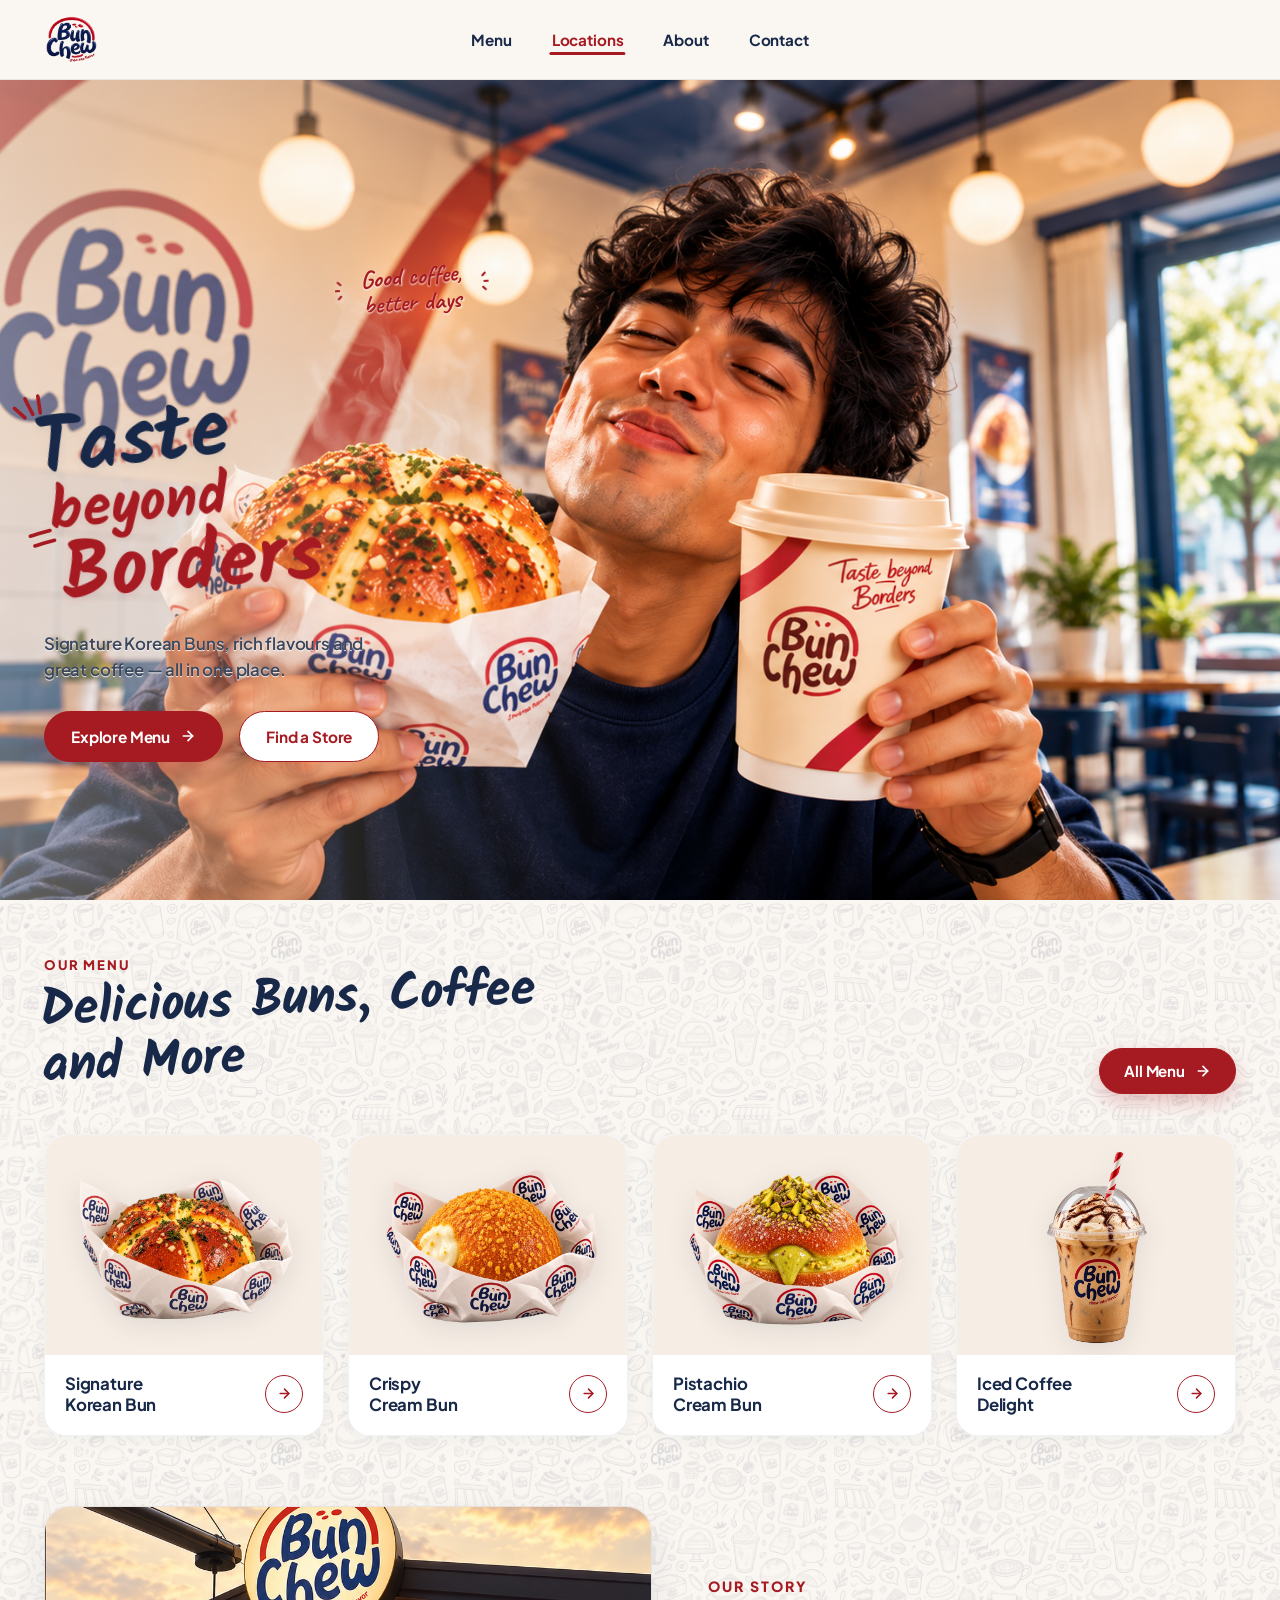
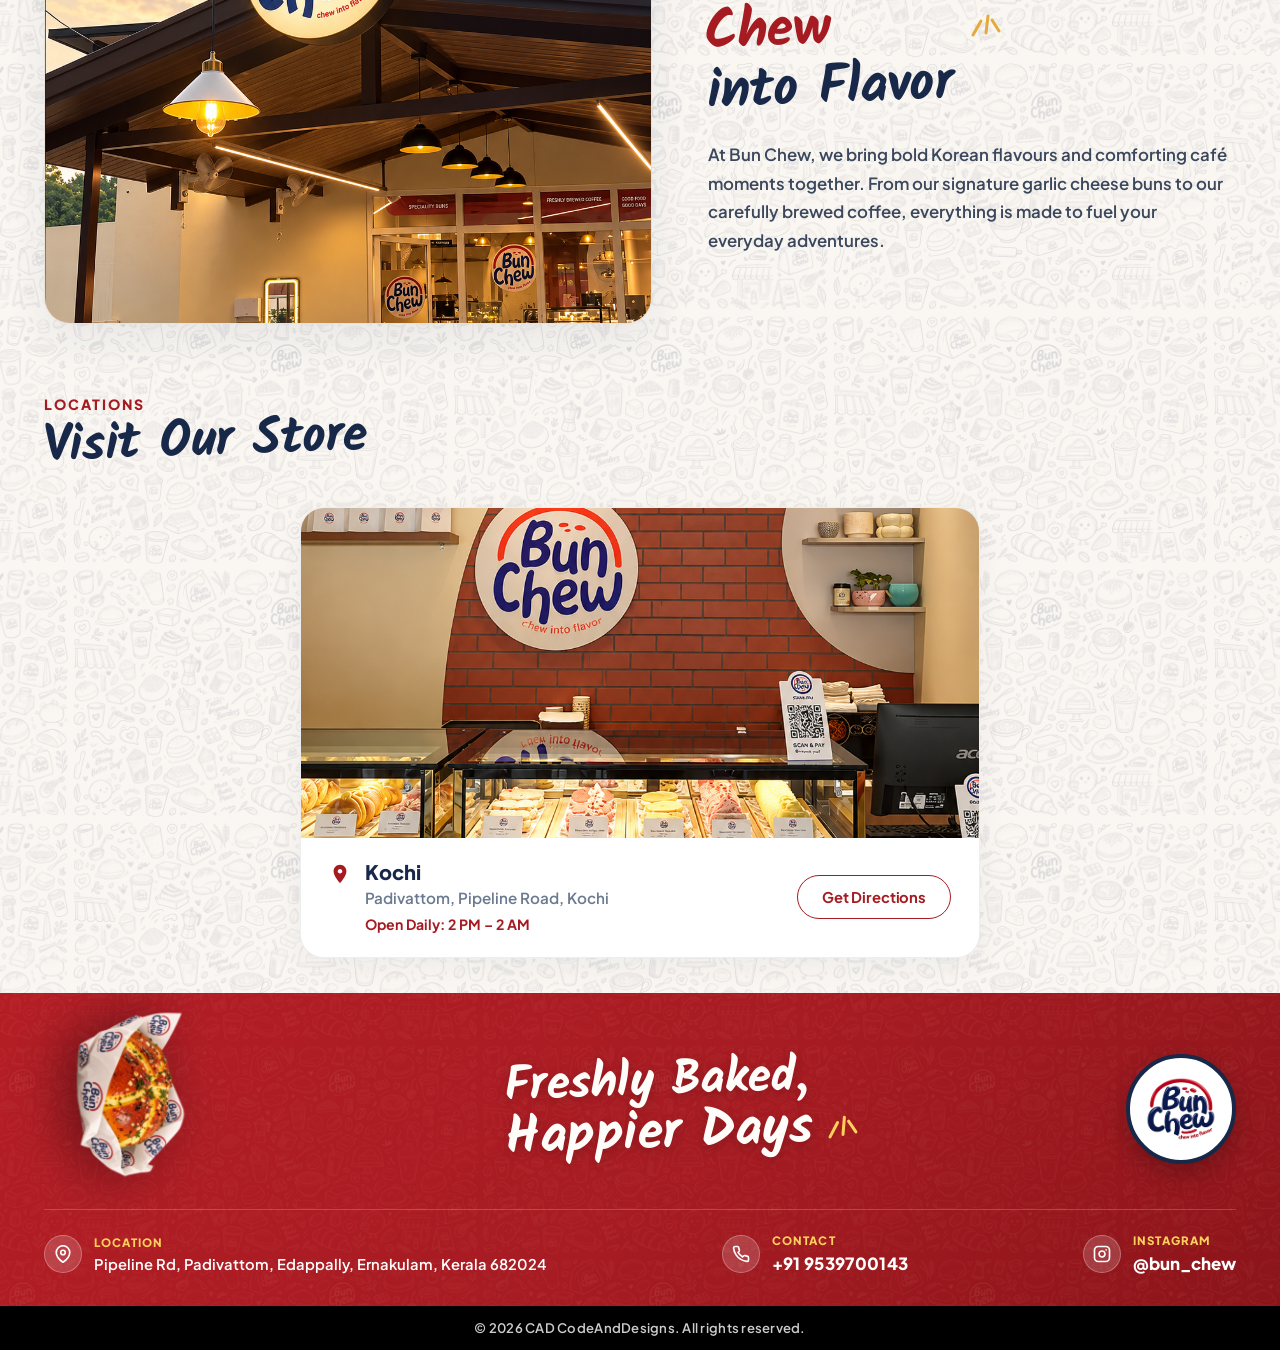
==== index.html @ 96f3ee08 "initial commit" ====
<!DOCTYPE html>
<html lang="en">
<head>
  <meta charset="UTF-8">
  <meta name="viewport" content="width=device-width, initial-scale=1.0, maximum-scale=1.0, user-scalable=no">
  <title>Bun Chew Café | Signature Korean Buns & Specialty Coffee</title>
  <meta name="description" content="Taste beyond borders at Bun Chew Café. Indulge in warm signature Korean garlic cheese buns, handcrafted beverages, and specialty coffee. Good coffee, better days.">
  <link rel="icon" type="image/png" href="assets/bun-chew-logo-hd.png">

  <link rel="stylesheet" href="style.css">
</head>
<body>
  <!-- Header / Navigation Bar -->
  <header class="site-header" id="header">
    <div class="header-container">
      <!-- Brand Logo (Left) -->
      <a href="#" class="brand-logo" aria-label="Bun Chew Home">
        <img src="assets/bun-chew-logo-hd.png" alt="Bun Chew Café Logo" class="logo-img">
      </a>

      <!-- Desktop Navigation Links (Centered) -->
      <!-- Note: Top-right Order Now and Find a Store buttons removed completely per user instructions -->
      <nav class="desktop-nav" aria-label="Main Navigation">
        <ul class="nav-list">
          <li class="nav-item"><a href="menu.html" class="nav-link">Menu</a></li>
          <li class="nav-item"><a href="#locations" class="nav-link">Locations</a></li>
          <li class="nav-item"><a href="#about" class="nav-link">About</a></li>
          <li class="nav-item"><a href="#contact" class="nav-link">Contact</a></li>
        </ul>
      </nav>

      <!-- Mobile Hamburger Button (Right) -->
      <button class="mobile-menu-btn" id="mobileMenuBtn" aria-label="Toggle navigation menu" aria-expanded="false" aria-controls="mobileDrawer">
        <span class="hamburger-bar"></span>
        <span class="hamburger-bar"></span>
        <span class="hamburger-bar"></span>
      </button>
    </div>

    <!-- Mobile Navigation Drawer -->
    <div class="mobile-nav-drawer" id="mobileDrawer" aria-hidden="true">
      <div class="drawer-header">
        <img src="assets/bun-chew-logo-hd.png" alt="Bun Chew Café Logo" class="drawer-logo">
        <button class="close-drawer-btn" id="closeDrawerBtn" aria-label="Close menu">&times;</button>
      </div>
      <ul class="mobile-nav-list">
        <li><a href="menu.html" class="mobile-nav-link">Menu</a></li>
        <li><a href="#locations" class="mobile-nav-link">Locations</a></li>
        <li><a href="#about" class="mobile-nav-link">About</a></li>
        <li><a href="#contact" class="mobile-nav-link">Contact</a></li>
      </ul>
    </div>
    <div class="drawer-backdrop" id="drawerBackdrop"></div>
  </header>

  <!-- Main Hero Section -->
  <main>
    <section class="hero-section" id="hero">
      <!-- Mobile Hero Visual: Top cropped photo with arched bottom mask (<= 768px) -->
      <div class="hero-mobile-visual" aria-hidden="true">
        <div class="mobile-image-wrapper">
          <img src="assets/hero-bg.png" alt="Bun Chew guest enjoying signature garlic bun and coffee" class="mobile-hero-img">
          <!-- Upward arched curve mask with matching doodle pattern -->
          <div class="mobile-curve-mask">
            <svg viewBox="0 0 500 36" preserveAspectRatio="none" class="curve-svg" style="display: block;">
              <defs>
                <pattern id="curveDoodlePattern" patternUnits="userSpaceOnUse" width="380" height="380">
                  <rect width="380" height="380" fill="#FAF7F2"/>
                  <image href="assets/doodle-pattern.png" xlink:href="assets/doodle-pattern.png" width="380" height="380" opacity="0.13"/>
                </pattern>
              </defs>
              <path d="M0,0 C160,34 340,34 500,0 L500,40 L0,40 Z" fill="url(#curveDoodlePattern)"></path>
            </svg>
          </div>
        </div>
      </div>

      <!-- Hero Main Container -->
      <div class="hero-container">
        <!-- Floating Supporting Tagline Doodle (Desktop only: between wall logo & guest) -->
        <div class="tagline-doodle" aria-label="Good coffee, better days">
          <div class="doodle-sparks-left">
            <svg width="20" height="20" viewBox="0 0 24 24" fill="none">
              <path d="M5 12H1M7 5L4 2M7 19L4 22" stroke="#A61B22" stroke-width="2.5" stroke-linecap="round"/>
            </svg>
          </div>
          <div class="tagline-text-wrap">
            <span class="tagline-line-1">Good coffee,</span>
            <span class="tagline-line-2">better days</span>
          </div>
          <div class="doodle-sparks-right">
            <svg width="20" height="20" viewBox="0 0 24 24" fill="none">
              <path d="M19 12H23M17 5L20 2M17 19L20 22" stroke="#A61B22" stroke-width="2.5" stroke-linecap="round"/>
            </svg>
          </div>
        </div>

        <!-- Hero Content (Positioned cleanly under the painted wall logo) -->
        <div class="hero-content">
          <!-- Main Headline with handwritten script & playful accents -->
          <div class="headline-wrapper">
            <!-- 3 clean red hand-drawn strokes in a neat radial fan above Taste -->
            <div class="headline-accents-top" aria-hidden="true">
              <svg width="38" height="32" viewBox="0 0 38 32" fill="none" xmlns="http://www.w3.org/2000/svg">
                <path d="M5 16C8 19 11.5 22.5 15 26" stroke="#A61B22" stroke-width="3.6" stroke-linecap="round"/>
                <path d="M16 7C18 12 20.5 18 23 23" stroke="#A61B22" stroke-width="3.6" stroke-linecap="round"/>
                <path d="M29 5C29.5 10.5 30 16 30.5 22" stroke="#A61B22" stroke-width="3.6" stroke-linecap="round"/>
              </svg>
            </div>

            <h1 class="hero-headline">
              <span class="word-taste">Taste</span>
              <span class="word-beyond">beyond</span>
              <span class="word-borders">Borders</span>
            </h1>

            <!-- 2 short parallel red strokes, slightly angled, beside Borders -->
            <div class="headline-accents-bottom" aria-hidden="true">
              <svg width="30" height="22" viewBox="0 0 30 22" fill="none" xmlns="http://www.w3.org/2000/svg">
                <path d="M3 8.5C9 7 16 5.5 23 4" stroke="#A61B22" stroke-width="3.6" stroke-linecap="round"/>
                <path d="M7 18.5C13 17 20 15.5 27 14" stroke="#A61B22" stroke-width="3.6" stroke-linecap="round"/>
              </svg>
            </div>
          </div>

          <!-- Supporting Description -->
          <p class="hero-description">
            Signature Korean Buns, rich flavours and great coffee — all in one place.
          </p>

          <!-- Call to Action Buttons -->
          <div class="hero-actions">
            <a href="menu.html" class="btn btn-primary" id="exploreMenuBtn">
              <span>Explore Menu</span>
              <svg class="btn-arrow" width="16" height="16" viewBox="0 0 24 24" fill="none" stroke="currentColor" stroke-width="2.5" stroke-linecap="round" stroke-linejoin="round">
                <line x1="5" y1="12" x2="19" y2="12"></line>
                <polyline points="12 5 19 12 12 19"></polyline>
              </svg>
            </a>
            <a href="#locations" class="btn btn-secondary" id="findStoreBtn">
              <span>Find a Store</span>
            </a>
          </div>
        </div>
      </div>
    </section>

    <!-- Unified Flow with Seamless Continuous Doodle Pattern (Zero Gaps) -->
    <div class="sections-pattern-flow">
      <!-- Our Menu Section -->
      <section class="menu-section" id="menu">
      <div class="menu-container">
        <!-- Section Header Row -->
        <div class="menu-header">
          <div class="menu-header-text">
            <span class="menu-eyebrow">OUR MENU</span>
            <h2 class="menu-title">
              <span class="title-buns">Delicious Buns,</span>
              <span class="title-coffee">Coffee</span>
              <span class="title-more">and More</span>
            </h2>
          </div>
          <!-- Single All Menu button connected to the dedicated All Menu page -->
          <div class="menu-header-action">
            <a href="menu.html" class="btn btn-all-menu" id="allMenuBtn">
              <span>All Menu</span>
              <svg class="btn-arrow" width="16" height="16" viewBox="0 0 24 24" fill="none" stroke="currentColor" stroke-width="2.5" stroke-linecap="round" stroke-linejoin="round">
                <line x1="5" y1="12" x2="19" y2="12"></line>
                <polyline points="12 5 19 12 12 19"></polyline>
              </svg>
            </a>
          </div>
        </div>

        <!-- Menu Cards Grid -->
        <div class="menu-grid">
          <!-- Card 1: Signature Korean Bun -->
          <article class="menu-card" data-category="buns">
            <div class="card-image-box">
              <img src="assets/menu-garlic-bun.png" alt="Signature Glazed Korean Garlic Cheese Bun" class="card-img" loading="lazy">
            </div>
            <div class="card-info">
              <h3 class="card-title">Signature<br>Korean Bun</h3>
              <a href="#menu" class="card-action-btn" aria-label="View details for Signature Korean Bun">
                <svg width="15" height="15" viewBox="0 0 24 24" fill="none" stroke="currentColor" stroke-width="2.5" stroke-linecap="round" stroke-linejoin="round">
                  <line x1="5" y1="12" x2="19" y2="12"></line>
                  <polyline points="12 5 19 12 12 19"></polyline>
                </svg>
              </a>
            </div>
          </article>

          <!-- Card 2: Crispy Cream Bun -->
          <article class="menu-card" data-category="buns">
            <div class="card-image-box">
              <img src="assets/menu-crispy-bun.png" alt="Crispy Bun Chew Cream Bun" class="card-img" loading="lazy">
            </div>
            <div class="card-info">
              <h3 class="card-title">Crispy<br>Cream Bun</h3>
              <a href="#menu" class="card-action-btn" aria-label="View details for Crispy Cream Bun">
                <svg width="15" height="15" viewBox="0 0 24 24" fill="none" stroke="currentColor" stroke-width="2.5" stroke-linecap="round" stroke-linejoin="round">
                  <line x1="5" y1="12" x2="19" y2="12"></line>
                  <polyline points="12 5 19 12 12 19"></polyline>
                </svg>
              </a>
            </div>
          </article>

          <!-- Card 3: Pistachio Cream Bun -->
          <article class="menu-card" data-category="buns">
            <div class="card-image-box">
              <img src="assets/menu-pistachio-bun.png" alt="Pistachio Cream Bun in Branded Wrap" class="card-img" loading="lazy">
            </div>
            <div class="card-info">
              <h3 class="card-title">Pistachio<br>Cream Bun</h3>
              <a href="#menu" class="card-action-btn" aria-label="View details for Pistachio Cream Bun">
                <svg width="15" height="15" viewBox="0 0 24 24" fill="none" stroke="currentColor" stroke-width="2.5" stroke-linecap="round" stroke-linejoin="round">
                  <line x1="5" y1="12" x2="19" y2="12"></line>
                  <polyline points="12 5 19 12 12 19"></polyline>
                </svg>
              </a>
            </div>
          </article>

          <!-- Card 4: Iced Coffee Delight -->
          <article class="menu-card" data-category="drinks">
            <div class="card-image-box card-image-drink">
              <img src="assets/menu-iced-coffee.png" alt="Bun Chew Iced Coffee Delight" class="card-img" loading="lazy">
            </div>
            <div class="card-info">
              <h3 class="card-title">Iced Coffee<br>Delight</h3>
              <a href="#menu" class="card-action-btn" aria-label="View details for Iced Coffee Delight">
                <svg width="15" height="15" viewBox="0 0 24 24" fill="none" stroke="currentColor" stroke-width="2.5" stroke-linecap="round" stroke-linejoin="round">
                  <line x1="5" y1="12" x2="19" y2="12"></line>
                  <polyline points="12 5 19 12 12 19"></polyline>
                </svg>
              </a>
            </div>
          </article>
        </div>
      </div>
    </section>

    <!-- Our Story Section -->
    <section class="story-section" id="about">
      <div class="story-container">
        <!-- Story Image Column (Left) -->
        <div class="story-image-wrap">
          <img src="assets/Bun Chew Café at Golden Hour.png" alt="Bun Chew Café interior at golden hour" class="story-img" loading="lazy">
        </div>

        <!-- Story Content Column (Right) -->
        <div class="story-content">
          <span class="story-eyebrow">OUR STORY</span>
          <div class="story-headline-wrap">
            <h2 class="story-headline">
              <span class="story-word-chew">Chew</span>
              <span class="story-word-flavor">into Flavor</span>
            </h2>
            <div class="story-doodle-rays" aria-hidden="true">
              <svg width="34" height="28" viewBox="0 0 34 28" fill="none">
                <path d="M4 22L12 8" stroke="#E5A93C" stroke-width="3" stroke-linecap="round"/>
                <path d="M17 20L19 3" stroke="#E5A93C" stroke-width="3" stroke-linecap="round"/>
                <path d="M30 18L23 7" stroke="#E5A93C" stroke-width="3" stroke-linecap="round"/>
              </svg>
            </div>
          </div>
          <p class="story-description">
            At Bun Chew, we bring bold Korean flavours and comforting café moments together. From our signature garlic cheese buns to our carefully brewed coffee, everything is made to fuel your everyday adventures.
          </p>
        </div>
      </div>
    </section>

    <!-- Locations Section -->
    <section class="locations-section" id="locations">
      <div class="locations-container">
        <!-- Section Header -->
        <div class="locations-header">
          <span class="locations-eyebrow">LOCATIONS</span>
          <h2 class="locations-title">Visit Our Store</h2>
        </div>

        <!-- Single Store Location Card -->
        <div class="location-single-card-wrap">
          <article class="location-card" id="kochiStoreCard">
            <!-- Store Image (Clickable to open Google Maps) -->
            <a href="https://maps.app.goo.gl/UzxFyjBt8iA91zGC8" target="_blank" rel="noopener noreferrer" class="location-image-link" aria-label="Open Bun Chew Café Kochi location on Google Maps">
              <div class="location-image-box">
                <img src="assets/Bun Chew’s Warm Pastry Counter.png" alt="Bun Chew Café pastry counter and storefront in Kochi" class="location-img" loading="lazy">
                <div class="location-image-overlay">
                  <span class="location-overlay-badge">
                    <svg width="16" height="16" viewBox="0 0 24 24" fill="none" stroke="currentColor" stroke-width="2.5" stroke-linecap="round" stroke-linejoin="round">
                      <polygon points="3 11 22 2 13 21 11 13 3 11"></polygon>
                    </svg>
                    Open in Maps
                  </span>
                </div>
              </div>
            </a>

            <!-- Location Details Footer -->
            <div class="location-info">
              <div class="location-text-group">
                <div class="location-pin-icon" aria-hidden="true">
                  <svg width="22" height="22" viewBox="0 0 24 24" fill="#A61B22">
                    <path d="M12 2C8.13 2 5 5.13 5 9c0 5.25 7 13 7 13s7-7.75 7-13c0-3.87-3.13-7-7-7zm0 9.5c-1.38 0-2.5-1.12-2.5-2.5s1.12-2.5 2.5-2.5 2.5 1.12 2.5 2.5-1.12 2.5-2.5 2.5z"/>
                  </svg>
                </div>
                <div class="location-text-body">
                  <h3 class="location-city">Kochi</h3>
                  <a href="https://maps.app.goo.gl/UzxFyjBt8iA91zGC8" target="_blank" rel="noopener noreferrer" class="location-address-link">
                    Padivattom, Pipeline Road, Kochi
                  </a>
                  <span class="location-timing">Open Daily: 2 PM – 2 AM</span>
                </div>
              </div>

              <!-- Direction Action Button -->
              <a href="https://maps.app.goo.gl/UzxFyjBt8iA91zGC8" target="_blank" rel="noopener noreferrer" class="btn btn-directions" id="getDirectionsBtn" aria-label="Get directions to Bun Chew Kochi on Google Maps">
                <span>Get Directions</span>
              </a>
            </div>
          </article>
        </div>
      </div>
    </section>

    </div>
  </main>

  <!-- Unified Red Footer Component -->
  <footer class="red-site-footer" id="contact">
    <div class="red-footer-container">
      <div class="red-footer-card">
        <!-- Banner Row: Cropped Bun, Headline, Logo Badge -->
        <div class="red-footer-banner-row">
          <!-- Bun Product Box: Intentionally Cropped Close-Up -->
          <div class="red-footer-bun-frame">
            <img src="assets/menu-garlic-bun.png" alt="Freshly baked signature Bun Chew Korean garlic cheese bun close-up" class="red-footer-bun-img" loading="lazy">
          </div>

          <!-- Headline -->
          <div class="red-footer-headline-box">
            <div class="red-footer-text-inner">
              <span class="red-footer-line-1">Freshly Baked,</span>
              <div class="red-footer-line-2-row">
                <span class="red-footer-line-2">Happier Days</span>
                <div class="red-footer-doodle-rays" aria-hidden="true">
                  <svg width="34" height="28" viewBox="0 0 34 28" fill="none">
                    <path d="M4 22L12 8" stroke="#FFD15C" stroke-width="3" stroke-linecap="round"/>
                    <path d="M17 20L19 3" stroke="#FFD15C" stroke-width="3" stroke-linecap="round"/>
                    <path d="M30 18L23 7" stroke="#FFD15C" stroke-width="3" stroke-linecap="round"/>
                  </svg>
                </div>
              </div>
            </div>
          </div>

          <!-- Logo Badge -->
          <div class="red-footer-logo-box">
            <div class="red-footer-logo-badge">
              <img src="assets/bun-chew-logo-hd.png" alt="Bun Chew Café Logo" class="red-footer-logo-img">
            </div>
          </div>
        </div>

        <!-- Thin Subtle Divider -->
        <hr class="red-footer-divider" aria-hidden="true">

        <!-- Essential Contact Details Row -->
        <div class="red-footer-contact-row">
          <!-- Location Group -->
          <div class="red-footer-info-group">
            <div class="red-footer-info-icon" aria-hidden="true">
              <svg width="18" height="18" viewBox="0 0 24 24" fill="none" stroke="currentColor" stroke-width="2.2" stroke-linecap="round" stroke-linejoin="round">
                <path d="M21 10c0 7-9 13-9 13s-9-6-9-13a9 9 0 0 1 18 0z"></path>
                <circle cx="12" cy="10" r="3"></circle>
              </svg>
            </div>
            <div class="red-footer-info-body">
              <span class="red-footer-info-label">Location</span>
              <a href="https://maps.app.goo.gl/UzxFyjBt8iA91zGC8" target="_blank" rel="noopener noreferrer" class="red-footer-info-link" aria-label="Open location on Google Maps">
                Pipeline Rd, Padivattom, Edappally, Ernakulam, Kerala 682024
              </a>
            </div>
          </div>

          <!-- Contact Phone Group -->
          <div class="red-footer-info-group">
            <div class="red-footer-info-icon" aria-hidden="true">
              <svg width="18" height="18" viewBox="0 0 24 24" fill="none" stroke="currentColor" stroke-width="2.2" stroke-linecap="round" stroke-linejoin="round">
                <path d="M22 16.92v3a2 2 0 0 1-2.18 2 19.79 19.79 0 0 1-8.63-3.07 19.5 19.5 0 0 1-6-6 19.79 19.79 0 0 1-3.07-8.67A2 2 0 0 1 4.11 2h3a2 2 0 0 1 2 1.72 12.84 12.84 0 0 0 .7 2.81 2 2 0 0 1-.45 2.11L8.09 9.91a16 16 0 0 0 6 6l1.27-1.27a2 2 0 0 1 2.11-.45 12.84 12.84 0 0 0 2.81.7A2 2 0 0 1 22 16.92z"></path>
              </svg>
            </div>
            <div class="red-footer-info-body">
              <span class="red-footer-info-label">Contact</span>
              <a href="tel:+919539700143" class="red-footer-info-link red-footer-phone-val">
                +91 9539700143
              </a>
            </div>
          </div>

          <!-- Instagram Group -->
          <div class="red-footer-info-group">
            <div class="red-footer-info-icon" aria-hidden="true">
              <svg width="18" height="18" viewBox="0 0 24 24" fill="none" stroke="currentColor" stroke-width="2.2" stroke-linecap="round" stroke-linejoin="round">
                <rect x="2" y="2" width="20" height="20" rx="5" ry="5"></rect>
                <path d="M16 11.37A4 4 0 1 1 12.63 8 4 4 0 0 1 16 11.37z"></path>
                <line x1="17.5" y1="6.5" x2="17.51" y2="6.5"></line>
              </svg>
            </div>
            <div class="red-footer-info-body">
              <span class="red-footer-info-label">Instagram</span>
              <a href="https://www.instagram.com/bun_chew/" target="_blank" rel="noopener noreferrer" class="red-footer-info-link red-footer-insta-val" aria-label="Follow Bun Chew on Instagram">
                @bun_chew
              </a>
            </div>
          </div>
        </div>
      </div>
    </div>
  </footer>

  <!-- Developer Credit Strip (Thin Full-Width Black Strip) -->
  <div class="developer-credit-strip">
    <p class="developer-credit-text">&copy; 2026 CAD CodeAndDesigns. All rights reserved.</p>
  </div>

  <script src="script.js"></script>
</body>
</html>
---- style.css ----
/* ==========================================================================
   Bun Chew Café - Design System & Hero Styles
   ========================================================================== */

/* --------------------------------------------------------------------------
   Local Fonts (Zero latency, instant rendering, offline ready)
   -------------------------------------------------------------------------- */
@font-face {
  font-family: 'Kalam';
  font-style: normal;
  font-weight: 700;
  font-display: swap;
  src: url('assets/fonts/Kalam-Bold.ttf') format('truetype');
}

@font-face {
  font-family: 'Caveat';
  font-style: normal;
  font-weight: 700;
  font-display: swap;
  src: url('assets/fonts/Caveat-Bold.ttf') format('truetype');
}

@font-face {
  font-family: 'Plus Jakarta Sans';
  font-style: normal;
  font-weight: 600;
  font-display: swap;
  src: url('assets/fonts/PlusJakartaSans-600.ttf') format('truetype');
}

@font-face {
  font-family: 'Plus Jakarta Sans';
  font-style: normal;
  font-weight: 700;
  font-display: swap;
  src: url('assets/fonts/PlusJakartaSans-700.ttf') format('truetype');
}

@font-face {
  font-family: 'Plus Jakarta Sans';
  font-style: normal;
  font-weight: 800;
  font-display: swap;
  src: url('assets/fonts/PlusJakartaSans-800.ttf') format('truetype');
}

/* --------------------------------------------------------------------------
   CSS Variables & Design Tokens
   -------------------------------------------------------------------------- */
:root {
  /* Brand Color Palette */
  --color-primary-navy: #182848;
  --color-brand-red: #A61B22;
  --color-red-hover: #8B141A;
  
  /* Café Neutrals */
  --color-bg-cream: #FAF7F2;
  --color-text-body: #3A475C;
  --color-text-muted: #6B7A90;
  --color-border-subtle: rgba(24, 40, 72, 0.08);

  /* Typography */
  --font-body: 'Plus Jakarta Sans', -apple-system, BlinkMacSystemFont, "Segoe UI", Roboto, sans-serif;
  --font-script: 'Kalam', cursive;
  --font-doodle: 'Caveat', 'Kalam', cursive;

  /* Layout */
  --header-height: 80px;
  --max-width: 1280px;
  --container-padding: 0 44px;

  /* Transitions & Shadows */
  --transition-smooth: all 0.25s cubic-bezier(0.4, 0, 0.2, 1);
  --shadow-btn: 0 8px 20px rgba(166, 27, 34, 0.25);
  --shadow-btn-hover: 0 12px 28px rgba(166, 27, 34, 0.35);
}

/* --------------------------------------------------------------------------
   Reset & Base Styles
   -------------------------------------------------------------------------- */
*, *::before, *::after {
  box-sizing: border-box;
  margin: 0;
  padding: 0;
}

html, body {
  width: 100%;
  max-width: 100%;
  overflow-x: hidden;
}

html {
  font-size: 16px;
  scroll-behavior: smooth;
  -webkit-font-smoothing: antialiased;
  -moz-osx-font-smoothing: grayscale;
}

body {
  font-family: var(--font-body);
  color: var(--color-text-body);
  background-color: var(--color-bg-cream);
  min-height: 100vh;
  line-height: 1.5;
}

a {
  text-decoration: none;
  color: inherit;
}

button {
  cursor: pointer;
  border: none;
  background: none;
  font-family: inherit;
}

img {
  max-width: 100%;
  height: auto;
  display: block;
}

/* --------------------------------------------------------------------------
   Header / Navigation Bar
   -------------------------------------------------------------------------- */
.site-header {
  position: sticky;
  top: 0;
  left: 0;
  width: 100%;
  height: var(--header-height);
  background-color: var(--color-bg-cream);
  z-index: 100;
  transition: var(--transition-smooth);
  border-bottom: 1px solid var(--color-border-subtle);
}

.site-header.scrolled {
  background-color: rgba(250, 247, 242, 0.96);
  backdrop-filter: blur(10px);
  -webkit-backdrop-filter: blur(10px);
  box-shadow: 0 4px 18px rgba(24, 40, 72, 0.05);
}

.header-container {
  max-width: var(--max-width);
  height: 100%;
  margin: 0 auto;
  padding: var(--container-padding);
  display: flex;
  align-items: center;
  justify-content: space-between;
  position: relative;
}

/* Brand Logo (Left) */
.brand-logo {
  display: flex;
  align-items: center;
  text-decoration: none;
  transition: transform 0.2s ease;
  z-index: 2;
}

.brand-logo:hover {
  transform: scale(1.02);
}

.logo-img {
  height: 48px;
  width: auto;
  object-fit: contain;
}

/* Desktop Navigation (Centered in Header) */
/* Note: Top-right Order Now and Find a Store buttons removed completely per prompt */
.desktop-nav {
  position: absolute;
  left: 50%;
  transform: translateX(-50%);
  display: flex;
  align-items: center;
}

.nav-list {
  display: flex;
  align-items: center;
  list-style: none;
  gap: 36px;
}

.nav-link {
  font-size: 0.95rem;
  font-weight: 700;
  color: var(--color-primary-navy);
  position: relative;
  padding: 6px 2px;
  transition: color 0.2s ease;
  letter-spacing: -0.01em;
}

.nav-link::after {
  content: '';
  position: absolute;
  bottom: 0;
  left: 50%;
  width: 0;
  height: 2.5px;
  background-color: var(--color-brand-red);
  border-radius: 2px;
  transition: width 0.25s ease, left 0.25s ease;
}

.nav-link:hover,
.nav-link.active {
  color: var(--color-brand-red);
}

.nav-link:hover::after,
.nav-link.active::after {
  width: 100%;
  left: 0;
}

/* Mobile Hamburger Button (Right) */
.mobile-menu-btn {
  display: none;
  flex-direction: column;
  justify-content: center;
  align-items: center;
  width: 40px;
  height: 40px;
  gap: 5px;
  border-radius: 8px;
  z-index: 105;
  padding: 0;
  margin-left: auto;
  transition: background-color 0.2s ease;
}

.mobile-menu-btn:hover {
  background-color: rgba(24, 40, 72, 0.05);
}

.hamburger-bar {
  width: 24px;
  height: 2.5px;
  background-color: var(--color-primary-navy);
  border-radius: 3px;
  transition: transform 0.3s ease, opacity 0.3s ease;
}

.mobile-menu-btn.open .hamburger-bar:nth-child(1) {
  transform: translateY(7.5px) rotate(45deg);
  background-color: var(--color-brand-red);
}

.mobile-menu-btn.open .hamburger-bar:nth-child(2) {
  opacity: 0;
}

.mobile-menu-btn.open .hamburger-bar:nth-child(3) {
  transform: translateY(-7.5px) rotate(-45deg);
  background-color: var(--color-brand-red);
}

/* Mobile Navigation Drawer */
.mobile-nav-drawer {
  position: fixed;
  top: 0;
  right: -100%;
  width: 82%;
  max-width: 320px;
  height: 100vh;
  background-color: #FFFFFF;
  box-shadow: -8px 0 30px rgba(24, 40, 72, 0.15);
  z-index: 110;
  display: flex;
  flex-direction: column;
  padding: 28px 24px;
  transition: right 0.35s cubic-bezier(0.16, 1, 0.3, 1);
}

.mobile-nav-drawer.open {
  right: 0;
}

.drawer-header {
  display: flex;
  align-items: center;
  justify-content: space-between;
  margin-bottom: 32px;
  padding-bottom: 16px;
  border-bottom: 1px solid var(--color-border-subtle);
}

.drawer-logo {
  height: 38px;
  width: auto;
}

.close-drawer-btn {
  font-size: 2.2rem;
  line-height: 1;
  color: var(--color-primary-navy);
  padding: 4px 8px;
  transition: color 0.2s ease;
}

.close-drawer-btn:hover {
  color: var(--color-brand-red);
}

.mobile-nav-list {
  list-style: none;
  display: flex;
  flex-direction: column;
  gap: 18px;
}

.mobile-nav-link {
  font-size: 1.2rem;
  font-weight: 700;
  color: var(--color-primary-navy);
  padding: 8px 0;
  display: block;
  transition: color 0.2s ease, transform 0.2s ease;
}

.mobile-nav-link.active,
.mobile-nav-link:hover {
  color: var(--color-brand-red);
  transform: translateX(4px);
}

.drawer-backdrop {
  position: fixed;
  inset: 0;
  background-color: rgba(24, 40, 72, 0.4);
  backdrop-filter: blur(4px);
  z-index: 108;
  opacity: 0;
  pointer-events: none;
  transition: opacity 0.3s ease;
}

.drawer-backdrop.active {
  opacity: 1;
  pointer-events: auto;
}

/* --------------------------------------------------------------------------
   Hero Section - Desktop
   -------------------------------------------------------------------------- */
.hero-section {
  position: relative;
  width: 100%;
  min-height: calc(100vh - var(--header-height));
  display: flex;
  align-items: center;
  background-color: var(--color-bg-cream);

  /* Desktop Background: Subject right, white tile wall left */
  background-image: 
    linear-gradient(
      90deg, 
      rgba(250, 247, 242, 0.4) 0%, 
      rgba(250, 247, 242, 0.1) 32%, 
      rgba(250, 247, 242, 0) 50%
    ),
    url('assets/hero-bg.png');
  background-position: right 6% center;
  background-size: cover;
  background-repeat: no-repeat;
  overflow: hidden;
}

.hero-mobile-visual {
  display: none; /* Only rendered on mobile screens */
}

.hero-container {
  max-width: var(--max-width);
  width: 100%;
  margin: 0 auto;
  padding: 40px 44px;
  position: relative;
  z-index: 2;
  display: flex;
  align-items: center;
  min-height: 620px;
}

/* Left Hero Content - Sits comfortably below the painted wall logo */
.hero-content {
  max-width: 380px;
  display: flex;
  flex-direction: column;
  position: relative;
  z-index: 5;
  margin-top: 195px; /* Sits cleanly below the painted Bun Chew wall logo */
}

/* Floating Supporting Tagline Doodle (Desktop only: between wall logo & guest) */
.tagline-doodle {
  position: absolute;
  top: 85px;
  left: 335px;
  display: flex;
  align-items: center;
  gap: 6px;
  transform: rotate(-4deg);
  z-index: 4;
  pointer-events: none;
  user-select: none;
  animation: gentleFloat 4s ease-in-out infinite alternate;
}

.tagline-text-wrap {
  display: flex;
  flex-direction: column;
  align-items: center;
  text-align: center;
  line-height: 1.05;
}

.tagline-line-1,
.tagline-line-2 {
  font-family: var(--font-doodle);
  font-weight: 700;
  font-size: 1.55rem;
  color: var(--color-brand-red);
  letter-spacing: 0.01em;
  text-shadow: 0 1px 2px rgba(255, 255, 255, 0.9);
}

.doodle-sparks-left svg,
.doodle-sparks-right svg {
  filter: drop-shadow(0 1px 2px rgba(255, 255, 255, 0.7));
}

@keyframes gentleFloat {
  0% { transform: rotate(-4deg) translateY(0); }
  100% { transform: rotate(-3deg) translateY(-5px); }
}

/* --------------------------------------------------------------------------
   Headline Styling ("Taste beyond Borders")
   -------------------------------------------------------------------------- */
.headline-wrapper {
  position: relative;
  margin-bottom: 18px;
  transform: rotate(-3.5deg);
  transform-origin: left bottom;
}

.headline-accents-top {
  position: absolute;
  top: -22px;
  left: -22px;
  pointer-events: none;
}

.hero-headline {
  font-family: var(--font-script);
  font-weight: 700;
  line-height: 0.9;
  display: flex;
  flex-direction: column;
  align-items: flex-start;
  letter-spacing: -0.01em;
  user-select: none;
}

.word-taste {
  font-size: 5rem;
  color: var(--color-primary-navy);
  transform: rotate(-3deg);
  display: inline-block;
  margin-bottom: 2px;
  filter: drop-shadow(0 2px 4px rgba(24, 40, 72, 0.08));
}

.word-beyond {
  font-size: 3.6rem;
  color: var(--color-brand-red);
  transform: rotate(-2deg);
  display: inline-block;
  margin-left: 12px;
  margin-bottom: 2px;
  filter: drop-shadow(0 2px 4px rgba(166, 27, 34, 0.1));
}

.word-borders {
  font-size: 5rem;
  color: var(--color-brand-red);
  transform: rotate(-1deg);
  display: inline-block;
  margin-left: 20px;
  filter: drop-shadow(0 2px 4px rgba(166, 27, 34, 0.12));
}

.headline-accents-bottom {
  position: absolute;
  bottom: 58px;
  left: -12px;
  pointer-events: none;
}

/* --------------------------------------------------------------------------
   Supporting Description
   -------------------------------------------------------------------------- */
.hero-description {
  font-size: 1.05rem;
  line-height: 1.55;
  font-weight: 600;
  color: var(--color-text-body);
  max-width: 330px;
  margin-bottom: 28px;
  letter-spacing: -0.01em;
  text-shadow: 0 1px 1px rgba(255, 255, 255, 0.9);
}

/* --------------------------------------------------------------------------
   CTA Buttons
   -------------------------------------------------------------------------- */
.hero-actions {
  display: flex;
  align-items: center;
  gap: 16px;
  flex-wrap: wrap;
}

.btn {
  display: inline-flex;
  align-items: center;
  justify-content: center;
  gap: 10px;
  font-size: 0.96rem;
  font-weight: 700;
  border-radius: 9999px;
  padding: 13px 26px;
  transition: var(--transition-smooth);
  text-decoration: none;
  letter-spacing: -0.01em;
}

/* Primary Button: "Explore Menu ->" */
.btn-primary {
  background-color: var(--color-brand-red);
  color: #FFFFFF;
  box-shadow: var(--shadow-btn);
  border: 1.5px solid var(--color-brand-red);
}

.btn-primary:hover {
  background-color: var(--color-red-hover);
  border-color: var(--color-red-hover);
  transform: translateY(-2px);
  box-shadow: var(--shadow-btn-hover);
}

.btn-primary:active {
  transform: translateY(0);
}

.btn-arrow {
  transition: transform 0.22s ease;
}

.btn-primary:hover .btn-arrow {
  transform: translateX(3px);
}

/* Secondary Button: "Find a Store" */
.btn-secondary {
  background-color: #FFFFFF;
  color: var(--color-brand-red);
  border: 1.5px solid var(--color-brand-red);
  box-shadow: 0 2px 8px rgba(166, 27, 34, 0.06);
}

.btn-secondary:hover {
  background-color: var(--color-brand-red);
  color: #FFFFFF;
  transform: translateY(-2px);
  box-shadow: var(--shadow-btn);
}

.btn-secondary:active {
  transform: translateY(0);
}

/* --------------------------------------------------------------------------
   Responsive Media Queries
   -------------------------------------------------------------------------- */

/* Large Screens (Above 1400px) */
@media (min-width: 1400px) {
  .hero-section {
    background-position: right 10% center;
  }
  .hero-content {
    margin-top: 210px;
  }
  .tagline-doodle {
    top: 95px;
    left: 360px;
  }
}

/* Medium Laptops & Desktops (1024px to 1279px) */
@media (max-width: 1279px) {
  .hero-section {
    background-position: right 2% center;
  }
  .hero-content {
    margin-top: 175px;
  }
  .tagline-doodle {
    top: 60px;
    left: 290px;
  }
  .word-taste {
    font-size: 4.4rem;
  }
  .word-beyond {
    font-size: 3.2rem;
  }
  .word-borders {
    font-size: 4.4rem;
  }
}

/* Tablets (769px to 1023px) */
@media (max-width: 1023px) {
  :root {
    --header-height: 72px;
    --container-padding: 0 28px;
  }

  .desktop-nav {
    display: none !important;
  }

  .mobile-menu-btn {
    display: flex !important;
  }

  .hero-section {
    min-height: auto;
    padding: 30px 0;
    background-image: 
      linear-gradient(
        90deg, 
        rgba(250, 247, 242, 0.88) 0%, 
        rgba(250, 247, 242, 0.65) 45%, 
        rgba(250, 247, 242, 0.15) 75%
      ),
      url('assets/hero-bg.png');
    background-position: right 0% center;
  }

  .hero-container {
    padding: 30px 28px;
    min-height: auto;
  }

  .hero-content {
    margin-top: 40px;
    max-width: 380px;
  }

  .tagline-doodle {
    position: static;
    transform: rotate(-3deg);
    margin-bottom: 14px;
    animation: none;
  }

  .word-taste {
    font-size: 3.8rem;
  }
  .word-beyond {
    font-size: 2.8rem;
  }
  .word-borders {
    font-size: 3.8rem;
  }
}

/* Mobile Screens (Under 768px) - Exact match to Mobile Reference Mockup */
@media (max-width: 768px) {
  :root {
    --header-height: 64px;
    --container-padding: 0 16px;
  }

  .site-header {
    width: 100%;
    overflow: hidden;
    border-bottom: 1px solid rgba(24, 40, 72, 0.06);
  }

  .header-container {
    padding: 0 16px;
    width: 100%;
    display: flex;
    justify-content: space-between;
    align-items: center;
  }

  .logo-img {
    height: 38px;
  }

  .desktop-nav {
    display: none !important;
  }

  .mobile-menu-btn {
    display: flex !important;
    margin-left: auto;
  }

  /* Reset hero background on mobile so image is cleanly separated above */
  .hero-section {
    flex-direction: column;
    min-height: auto;
    background-image: none !important;
    background-color: var(--color-bg-cream);
    padding: 0 0 32px 0;
    width: 100%;
    overflow: hidden;
  }

  /* Show mobile hero image on top with the curved bottom edge */
  .hero-mobile-visual {
    display: block;
    width: 100%;
    position: relative;
    background-color: var(--color-bg-cream);
    overflow: hidden;
    margin-bottom: -1px;
  }

  .mobile-image-wrapper {
    position: relative;
    width: 100%;
    height: 350px;
    overflow: hidden;
    background-color: var(--color-bg-cream);
  }

  .mobile-hero-img {
    width: 100%;
    height: 100%;
    object-fit: cover;
    object-position: 63% 26%; /* Perfectly frames the happy subject, garlic bun, and cup */
    display: block;
  }

  /* Upward arched curve mask (seamless zero-gap connection) */
  .mobile-curve-mask {
    position: absolute;
    bottom: -1px;
    left: 0;
    width: 100%;
    height: 32px;
    pointer-events: none;
    transform: translateY(1px);
  }

  .curve-svg {
    width: 100%;
    height: 100%;
    display: block;
  }

  /* Hero Content container on mobile with seamless doodle pattern starting from curve */
  .hero-container {
    padding: 16px 16px 36px 16px;
    min-height: auto;
    justify-content: center;
    width: 100%;
    overflow: hidden;
    position: relative;
    background-color: var(--color-bg-cream);
    z-index: 1;
  }

  .hero-container::before {
    content: '';
    position: absolute;
    top: 0;
    left: 0;
    right: 0;
    bottom: 0;
    background-image: url('assets/doodle-pattern.png');
    background-size: 380px auto;
    background-repeat: repeat;
    background-position: top center;
    opacity: 0.13;
    pointer-events: none;
    z-index: 0;
  }

  .hero-content {
    position: relative;
    z-index: 1;
    margin-top: 0;
    max-width: 100%;
    width: 100%;
    align-items: center;
    text-align: center;
  }

  /* Tagline completely removed on mobile as requested */
  .tagline-doodle {
    display: none !important;
  }

  /* Headline on mobile: "Taste beyond" on line 1, "Borders" on line 2 */
  .headline-wrapper {
    margin-bottom: 10px;
    width: 100%;
    display: flex;
    flex-direction: column;
    align-items: center;
    position: relative;
  }

  .headline-accents-top {
    position: relative;
    top: 0;
    left: 0;
    margin-bottom: -4px;
    transform: rotate(0deg);
  }

  .headline-accents-bottom {
    display: none !important;
  }

  .hero-headline {
    flex-direction: row;
    flex-wrap: wrap;
    justify-content: center;
    align-items: baseline;
    gap: 6px;
    line-height: 1;
    text-align: center;
  }

  .word-taste {
    font-size: 2.6rem;
    transform: rotate(-2deg);
    margin-bottom: 0;
  }

  .word-beyond {
    font-size: 2.3rem;
    transform: rotate(0deg);
    margin-left: 0;
    margin-bottom: 0;
  }

  .word-borders {
    font-size: 3.1rem;
    transform: rotate(0deg);
    margin-left: 0;
    width: 100%; /* Breaks onto its own centered line */
    text-align: center;
    margin-top: -2px;
  }

  /* Description on Mobile */
  .hero-description {
    font-size: 0.95rem;
    max-width: 300px;
    margin: 6px auto 20px auto;
    text-align: center;
    line-height: 1.5;
  }

  /* Hero Actions on Mobile: dual CTA buttons side-by-side fitting cleanly */
  .hero-actions {
    display: flex;
    flex-direction: row;
    justify-content: center;
    width: 100%;
    max-width: 320px;
    gap: 10px;
    margin: 0 auto;
  }

  .btn {
    flex: 1 1 50%;
    padding: 12px 10px;
    font-size: 0.88rem;
    white-space: nowrap;
    justify-content: center;
  }
}

/* Extra small mobile screens (e.g. 360px) */
@media (max-width: 360px) {
  .mobile-image-wrapper {
    height: 310px;
  }

  .word-taste {
    font-size: 2.3rem;
  }
  .word-beyond {
    font-size: 2.0rem;
  }
  .word-borders {
    font-size: 2.6rem;
  }

  .hero-actions {
    max-width: 290px;
    gap: 8px;
  }

  .btn {
    font-size: 0.82rem;
    padding: 11px 8px;
  }
}

/* ==========================================================================
   Continuous Seamless Doodle Pattern Flow (Zero Gaps Across All Sections)
   ========================================================================== */
.sections-pattern-flow {
  position: relative;
  width: 100%;
  background-color: var(--color-bg-cream);
  overflow: hidden;
}

.sections-pattern-flow::before {
  content: '';
  position: absolute;
  top: 0;
  left: 0;
  right: 0;
  bottom: 0;
  background-image: url('assets/doodle-pattern.png');
  background-size: 380px auto;
  background-repeat: repeat;
  background-position: top center;
  opacity: 0.13;
  pointer-events: none;
  z-index: 0;
}

/* ==========================================================================
   Our Menu Section Styles
   ========================================================================== */
.menu-section {
  width: 100%;
  background-color: transparent;
  padding: 55px 0 35px 0;
  position: relative;
  z-index: 1;
}

.menu-container {
  max-width: var(--max-width);
  margin: 0 auto;
  padding: var(--container-padding);
}

/* Header Row: Title & Eyebrow on left, All Menu button on right */
.menu-header {
  display: flex;
  align-items: flex-end;
  justify-content: space-between;
  margin-bottom: 40px;
  gap: 20px;
}

.menu-header-text {
  display: flex;
  flex-direction: column;
}

.menu-eyebrow {
  font-size: 0.82rem;
  font-weight: 800;
  letter-spacing: 0.14em;
  color: var(--color-brand-red);
  text-transform: uppercase;
  margin-bottom: 6px;
}

.menu-title {
  font-family: var(--font-script);
  font-size: 3.2rem;
  font-weight: 700;
  color: var(--color-primary-navy);
  line-height: 1.05;
  letter-spacing: -0.01em;
  transform: rotate(-2.5deg);
  transform-origin: left bottom;
  margin-top: 4px;
}

/* Desktop line breaks: "Delicious Buns, Coffee" on line 1, "and More" on line 2 */
.title-buns,
.title-coffee {
  display: inline;
}

.title-more {
  display: block;
  margin-top: 2px;
}

/* Single All Menu Button (replacing filter options as requested) */
.btn-all-menu {
  background-color: var(--color-brand-red);
  color: #FFFFFF;
  border: 1.5px solid var(--color-brand-red);
  box-shadow: var(--shadow-btn);
  padding: 11px 24px;
  font-size: 0.94rem;
  font-weight: 700;
  border-radius: 9999px;
  transition: var(--transition-smooth);
}

.btn-all-menu:hover {
  background-color: var(--color-red-hover);
  border-color: var(--color-red-hover);
  transform: translateY(-2px);
  box-shadow: var(--shadow-btn-hover);
}

.btn-all-menu:hover .btn-arrow {
  transform: translateX(3px);
}

/* Menu Grid (4 Columns on Desktop) */
.menu-grid {
  display: grid;
  grid-template-columns: repeat(4, 1fr);
  gap: 24px;
}

/* Menu Card */
.menu-card {
  background-color: #FFFFFF;
  border-radius: 22px;
  overflow: hidden;
  border: 1px solid rgba(24, 40, 72, 0.06);
  box-shadow: 0 4px 18px rgba(24, 40, 72, 0.04);
  display: flex;
  flex-direction: column;
  transition: transform 0.3s cubic-bezier(0.16, 1, 0.3, 1), box-shadow 0.3s ease;
  position: relative;
}

.menu-card:hover {
  transform: translateY(-6px);
  box-shadow: 0 16px 32px rgba(24, 40, 72, 0.09);
}

/* Clean Warm Image Box with Smooth Rounded Top */
.card-image-box {
  background-color: #F6EDE4;
  height: 220px;
  display: flex;
  align-items: center;
  justify-content: center;
  padding: 20px 18px 14px 18px;
  position: relative;
  overflow: hidden;
  border-radius: 22px 22px 0 0;
}

.card-img {
  max-width: 100%;
  max-height: 100%;
  object-fit: contain;
  position: relative;
  z-index: 2;
  transition: transform 0.35s cubic-bezier(0.16, 1, 0.3, 1);
  filter: drop-shadow(0 6px 12px rgba(24, 40, 72, 0.1));
}

.menu-card:hover .card-img {
  transform: scale(1.06);
}

/* Drink card specific height/adjustment for cup proportions */
.card-image-drink .card-img {
  max-height: 105%;
  transform: scale(1.02);
}

.menu-card:hover .card-image-drink .card-img {
  transform: scale(1.08);
}

/* Card Info Area: Title on left, circular action button on right */
.card-info {
  display: flex;
  align-items: center;
  justify-content: space-between;
  padding: 18px 20px 20px 20px;
  background-color: #FFFFFF;
  margin-top: auto;
  gap: 12px;
}

.card-title {
  font-family: var(--font-body);
  font-size: 1.05rem;
  font-weight: 700;
  color: var(--color-primary-navy);
  line-height: 1.25;
  letter-spacing: -0.01em;
}

/* Circular Arrow Action Button */
.card-action-btn {
  display: inline-flex;
  align-items: center;
  justify-content: center;
  width: 38px;
  height: 38px;
  border-radius: 50%;
  border: 1.5px solid var(--color-brand-red);
  color: var(--color-brand-red);
  background-color: #FFFFFF;
  flex-shrink: 0;
  transition: var(--transition-smooth);
}

.card-action-btn:hover {
  background-color: var(--color-brand-red);
  color: #FFFFFF;
  transform: scale(1.08);
  box-shadow: 0 4px 12px rgba(166, 27, 34, 0.25);
}

/* --------------------------------------------------------------------------
   Responsive Adjustments for Menu Section
   -------------------------------------------------------------------------- */

/* Tablets (1024px and below) */
@media (max-width: 1024px) {
  .menu-grid {
    grid-template-columns: repeat(2, 1fr);
    gap: 20px;
  }
  .menu-title {
    font-size: 2.8rem;
  }
}

/* Mobile Screens (Under 768px) - Matching mobile mockup */
@media (max-width: 768px) {
  .menu-section {
    padding: 50px 0 65px 0;
  }

  .menu-header {
    flex-direction: column;
    align-items: flex-start;
    gap: 14px;
    margin-bottom: 24px;
  }

  .menu-title {
    font-size: 2.35rem;
    transform: rotate(-2deg);
    transform-origin: left bottom;
  }

  /* Mobile line breaks: "Delicious Buns," on line 1, "Coffee and More" on line 2 */
  .title-buns {
    display: block;
    margin-bottom: 2px;
  }

  .title-coffee,
  .title-more {
    display: inline;
  }

  .btn-all-menu {
    padding: 9px 20px;
    font-size: 0.88rem;
  }

  /* Horizontal swipeable scroll track with dedicated left padding */
  .menu-grid {
    display: flex;
    overflow-x: auto;
    gap: 14px;
    padding-bottom: 18px;
    scroll-snap-type: x mandatory;
    scroll-padding-left: 24px;
    scroll-padding-inline-start: 24px;
    -webkit-overflow-scrolling: touch;
    scrollbar-width: none; /* Hide scrollbar for clean app feel */
    margin: 0 -16px;
    padding-left: 24px;
    padding-right: 20px;
  }

  .menu-grid::-webkit-scrollbar {
    display: none;
  }

  .menu-card {
    flex: 0 0 210px;
    scroll-snap-align: start;
    scroll-margin-left: 24px;
    border-radius: 18px;
  }

  .card-image-box {
    height: 175px;
    padding: 14px 12px 10px 12px;
  }

  .card-info {
    padding: 14px 16px 16px 16px;
  }

  .card-title {
    font-size: 0.95rem;
  }

  .card-action-btn {
    width: 32px;
    height: 32px;
  }
}

/* ==========================================================================
   Our Story Section
   ========================================================================== */
.story-section {
  padding: 35px 0;
  background-color: transparent;
  position: relative;
  z-index: 1;
}

.story-container {
  max-width: var(--max-width);
  margin: 0 auto;
  padding: var(--container-padding);
  display: grid;
  grid-template-columns: 1.15fr 1fr;
  gap: 56px;
  align-items: center;
  position: relative;
  z-index: 2;
}

/* Image Column */
.story-image-wrap {
  position: relative;
  border-radius: 26px;
  overflow: hidden;
  box-shadow: 0 16px 40px rgba(24, 40, 72, 0.08);
  border: 1px solid rgba(24, 40, 72, 0.06);
  aspect-ratio: 16 / 11;
  background-color: #F6EDE4;
}

.story-img {
  width: 100%;
  height: 100%;
  object-fit: cover;
  display: block;
  transition: transform 0.5s cubic-bezier(0.16, 1, 0.3, 1);
}

.story-image-wrap:hover .story-img {
  transform: scale(1.03);
}

/* Story Content Column */
.story-content {
  max-width: 520px;
}

.story-eyebrow {
  display: inline-block;
  font-family: var(--font-body);
  font-size: 0.88rem;
  font-weight: 800;
  letter-spacing: 0.14em;
  color: var(--color-brand-red);
  text-transform: uppercase;
  margin-bottom: 8px;
}

.story-headline-wrap {
  display: flex;
  align-items: flex-start;
  gap: 14px;
  margin-bottom: 20px;
}

.story-headline {
  font-family: var(--font-script);
  font-size: 3.4rem;
  font-weight: 700;
  line-height: 1.05;
  letter-spacing: -0.01em;
  transform: rotate(-2deg);
  transform-origin: left bottom;
}

.story-word-chew {
  color: var(--color-brand-red);
  display: block;
}

.story-word-flavor {
  color: var(--color-primary-navy);
  display: block;
  margin-top: 2px;
}

.story-doodle-rays {
  padding-top: 8px;
  flex-shrink: 0;
  display: flex;
  align-items: center;
}

.story-description {
  font-family: var(--font-body);
  font-size: 1.05rem;
  line-height: 1.7;
  color: var(--color-text-body);
  font-weight: 500;
}

/* ==========================================================================
   Locations Section
   ========================================================================== */
.locations-section {
  padding: 35px 0;
  background-color: transparent;
  position: relative;
  z-index: 1;
}

.locations-container {
  max-width: var(--max-width);
  margin: 0 auto;
  padding: var(--container-padding);
  position: relative;
  z-index: 2;
}

.locations-header {
  margin-bottom: 32px;
}

.locations-eyebrow {
  display: block;
  font-family: var(--font-body);
  font-size: 0.88rem;
  font-weight: 800;
  letter-spacing: 0.14em;
  color: var(--color-brand-red);
  text-transform: uppercase;
  margin-bottom: 6px;
}

.locations-title {
  font-family: var(--font-script);
  font-size: 3.2rem;
  font-weight: 700;
  color: var(--color-primary-navy);
  line-height: 1.05;
  letter-spacing: -0.01em;
  transform: rotate(-2deg);
  transform-origin: left bottom;
}

/* Single Store Card Wrapper */
.location-single-card-wrap {
  max-width: 680px;
  margin: 0 auto;
}

.location-card {
  background-color: #FFFFFF;
  border-radius: 24px;
  overflow: hidden;
  border: 1px solid rgba(24, 40, 72, 0.08);
  box-shadow: 0 8px 30px rgba(24, 40, 72, 0.05);
  transition: transform 0.35s cubic-bezier(0.16, 1, 0.3, 1), box-shadow 0.35s ease;
  position: relative;
}

.location-card:hover {
  transform: translateY(-6px);
  box-shadow: 0 20px 42px rgba(24, 40, 72, 0.12);
}

.location-image-link {
  display: block;
  text-decoration: none;
  position: relative;
  overflow: hidden;
}

.location-image-box {
  height: 330px;
  position: relative;
  overflow: hidden;
  background-color: #F6EDE4;
}

.location-img {
  width: 100%;
  height: 100%;
  object-fit: cover;
  display: block;
  transition: transform 0.5s cubic-bezier(0.16, 1, 0.3, 1);
}

.location-card:hover .location-img {
  transform: scale(1.04);
}

.location-image-overlay {
  position: absolute;
  inset: 0;
  background: rgba(24, 40, 72, 0.2);
  display: flex;
  align-items: center;
  justify-content: center;
  opacity: 0;
  transition: opacity 0.3s ease;
}

.location-card:hover .location-image-overlay {
  opacity: 1;
}

.location-overlay-badge {
  background-color: rgba(255, 255, 255, 0.95);
  backdrop-filter: blur(8px);
  -webkit-backdrop-filter: blur(8px);
  color: var(--color-primary-navy);
  font-family: var(--font-body);
  font-weight: 700;
  font-size: 0.9rem;
  padding: 10px 20px;
  border-radius: 9999px;
  display: inline-flex;
  align-items: center;
  gap: 8px;
  box-shadow: 0 6px 18px rgba(0, 0, 0, 0.15);
  transform: translateY(8px);
  transition: transform 0.3s cubic-bezier(0.16, 1, 0.3, 1);
}

.location-card:hover .location-overlay-badge {
  transform: translateY(0);
}

/* Location Card Info Footer */
.location-info {
  display: flex;
  align-items: center;
  justify-content: space-between;
  padding: 22px 28px;
  background-color: #FFFFFF;
  gap: 16px;
}

.location-text-group {
  display: flex;
  align-items: flex-start;
  gap: 14px;
}

.location-pin-icon {
  flex-shrink: 0;
  margin-top: 3px;
  color: var(--color-brand-red);
  display: flex;
  align-items: center;
  justify-content: center;
}

.location-text-body {
  display: flex;
  flex-direction: column;
}

.location-city {
  font-family: var(--font-body);
  font-size: 1.25rem;
  font-weight: 800;
  color: var(--color-primary-navy);
  line-height: 1.2;
  margin-bottom: 3px;
}

.location-address-link {
  font-family: var(--font-body);
  font-size: 0.95rem;
  color: var(--color-text-muted);
  font-weight: 500;
  text-decoration: none;
  transition: color 0.2s ease;
}

.location-address-link:hover {
  color: var(--color-brand-red);
}

.btn-directions {
  display: inline-flex;
  align-items: center;
  justify-content: center;
  padding: 10px 24px;
  border-radius: 9999px;
  border: 1.5px solid var(--color-brand-red);
  color: var(--color-brand-red);
  background-color: #FFFFFF;
  font-family: var(--font-body);
  font-weight: 700;
  font-size: 0.92rem;
  text-decoration: none;
  transition: var(--transition-smooth);
  white-space: nowrap;
  flex-shrink: 0;
}

.btn-directions:hover {
  background-color: var(--color-brand-red);
  color: #FFFFFF;
  transform: translateY(-2px);
  box-shadow: 0 6px 18px rgba(166, 27, 34, 0.22);
}

/* Location Store Timing */
.location-timing {
  font-family: var(--font-body);
  font-size: 0.88rem;
  color: var(--color-brand-red);
  font-weight: 700;
  margin-top: 4px;
  display: inline-block;
}

/* ==========================================================================
   Red Bun Chew Footer (Unified Cohesive Component)
   ========================================================================== */
.red-site-footer {
  width: 100%;
  padding: 44px 0 30px 0;
  background: linear-gradient(135deg, #B51D25 0%, #A61B22 55%, #8B141A 100%);
  position: relative;
  overflow: hidden;
  color: #FFFFFF;
  margin: 0;
  z-index: 10;
  border-radius: 0;
}

/* Subtle Doodle Pattern Texture Spanning Full Width of Viewport */
.red-site-footer::before {
  content: '';
  position: absolute;
  inset: 0;
  background-image: url('assets/doodle-pattern.png');
  background-size: 320px auto;
  background-repeat: repeat;
  background-position: center;
  opacity: 0.08;
  filter: invert(1);
  pointer-events: none;
  z-index: 0;
}

.red-footer-container {
  width: 100%;
  max-width: var(--max-width);
  margin: 0 auto;
  padding: 0 44px;
  position: relative;
  z-index: 1;
}

.red-footer-card {
  background: transparent;
  border-radius: 0;
  box-shadow: none;
  padding: 0;
  position: relative;
  overflow: visible;
  color: #FFFFFF;
}

/* Row 1: Promotional Banner (Bun in Top-Left, Headline in Center, Logo on Right) */
.red-footer-banner-row {
  display: flex;
  align-items: center;
  justify-content: space-between;
  gap: 28px;
  position: relative;
  z-index: 1;
}

/* Bun Product: Clean Direct Food Styling against Red Background (No Boxes/Borders, Rotated 90deg in Top-Left) */
.red-footer-bun-frame {
  flex: 0 0 200px;
  width: 200px;
  height: 150px;
  border-radius: 0;
  overflow: visible;
  position: relative;
  box-shadow: none;
  border: none;
  background: transparent;
  display: flex;
  align-items: flex-start;
  justify-content: flex-start;
  margin-top: -6px;
  margin-left: -6px;
}

.red-footer-bun-img {
  width: 185px;
  height: auto;
  max-width: none;
  object-fit: contain;
  display: block;
  transform: rotate(90deg);
  transform-origin: center center;
  filter: drop-shadow(0 14px 26px rgba(0, 0, 0, 0.42));
  transition: transform 0.4s cubic-bezier(0.16, 1, 0.3, 1), filter 0.4s ease;
  pointer-events: none;
}

.red-site-footer:hover .red-footer-bun-img {
  transform: rotate(90deg) scale(1.06);
  filter: drop-shadow(0 18px 32px rgba(0, 0, 0, 0.5));
}

/* Headline Box */
.red-footer-headline-box {
  flex: 1 1 auto;
  display: flex;
  justify-content: center;
  text-align: center;
}

.red-footer-text-inner {
  display: flex;
  flex-direction: column;
  align-items: flex-start;
  transform: rotate(-2deg);
}

.red-footer-line-1 {
  font-family: var(--font-script);
  font-size: 3rem;
  font-weight: 700;
  color: #FFFDF9;
  line-height: 1.05;
  letter-spacing: -0.01em;
  text-shadow: 0 3px 12px rgba(0, 0, 0, 0.2);
}

.red-footer-line-2-row {
  display: flex;
  align-items: center;
  gap: 12px;
}

.red-footer-line-2 {
  font-family: var(--font-script);
  font-size: 3.3rem;
  font-weight: 700;
  color: #FFFDF9;
  line-height: 1.05;
  letter-spacing: -0.01em;
  text-shadow: 0 3px 12px rgba(0, 0, 0, 0.2);
}

.red-footer-doodle-rays {
  flex-shrink: 0;
  display: flex;
  align-items: center;
}

/* Logo Badge */
.red-footer-logo-box {
  flex: 0 0 auto;
}

.red-footer-logo-badge {
  width: 110px;
  height: 110px;
  border-radius: 50%;
  background-color: #FFFFFF;
  border: 4px solid #182848;
  display: flex;
  align-items: center;
  justify-content: center;
  padding: 14px;
  box-shadow: 0 10px 24px rgba(0, 0, 0, 0.25);
  transition: transform 0.35s ease;
}

.red-footer-logo-badge:hover {
  transform: scale(1.06) rotate(3deg);
}

.red-footer-logo-img {
  max-width: 100%;
  max-height: 100%;
  object-fit: contain;
}

/* Subtle Divider */
.red-footer-divider {
  border: none;
  border-top: 1px solid rgba(255, 255, 255, 0.2);
  margin: 28px 0 22px 0;
  position: relative;
  z-index: 1;
}

/* Essential Contact Details Row (Horizontal on desktop) */
.red-footer-contact-row {
  display: flex;
  align-items: center;
  justify-content: space-between;
  gap: 24px;
  position: relative;
  z-index: 1;
}

.red-footer-info-group {
  display: flex;
  align-items: center;
  gap: 12px;
}

.red-footer-info-icon {
  width: 38px;
  height: 38px;
  border-radius: 50%;
  background: rgba(255, 255, 255, 0.16);
  border: 1px solid rgba(255, 255, 255, 0.28);
  display: flex;
  align-items: center;
  justify-content: center;
  color: #FFFFFF;
  flex-shrink: 0;
}

.red-footer-info-body {
  display: flex;
  flex-direction: column;
}

.red-footer-info-label {
  font-family: var(--font-body);
  font-size: 0.72rem;
  font-weight: 800;
  text-transform: uppercase;
  letter-spacing: 0.1em;
  color: #FFD15C;
  margin-bottom: 2px;
}

.red-footer-info-link {
  font-family: var(--font-body);
  font-size: 0.92rem;
  font-weight: 600;
  color: #FFFFFF;
  text-decoration: none;
  transition: var(--transition-smooth);
}

.red-footer-info-link:hover {
  color: #FFD15C;
  text-decoration: underline;
}

.red-footer-phone-val {
  font-size: 1.05rem;
  font-weight: 800;
  letter-spacing: 0.02em;
}

.red-footer-insta-val {
  font-size: 1.05rem;
  font-weight: 800;
}

/* ==========================================================================
   Developer Credit Strip (Full-Width Thin Black Bar)
   ========================================================================== */
.developer-credit-strip {
  width: 100%;
  background-color: #000000;
  padding: 12px 16px;
  text-align: center;
  position: relative;
  z-index: 20;
}

.developer-credit-text {
  font-family: var(--font-body);
  font-size: 0.82rem;
  color: #CCCCCC;
  font-weight: 500;
  margin: 0;
  letter-spacing: 0.02em;
}

/* ==========================================================================
   Responsive Styles for New Sections
   ========================================================================== */

/* Tablets (1024px and below) */
@media (max-width: 1024px) {
  .story-container {
    gap: 36px;
  }

  .story-headline {
    font-size: 2.9rem;
  }

  .red-banner-card {
    padding: 24px 36px;
    gap: 20px;
  }

  .banner-bun-img {
    max-width: 260px;
  }

  .banner-line-1 {
    font-size: 2.6rem;
  }

  .banner-line-2 {
    font-size: 2.8rem;
  }

  .banner-logo-badge {
    width: 120px;
    height: 120px;
    padding: 14px;
  }
}

/* Mobile Screens (Under 768px) */
@media (max-width: 768px) {
  /* Our Story Section */
  .story-section {
    padding: 28px 0;
  }

  .story-container {
    grid-template-columns: 1fr;
    gap: 20px;
  }

  .story-image-wrap {
    border-radius: 20px;
    aspect-ratio: 16 / 10;
    max-height: 250px;
  }

  .story-headline {
    font-size: 2.4rem;
  }

  .story-description {
    font-size: 0.98rem;
    line-height: 1.6;
  }

  /* Locations Section */
  .locations-section {
    padding: 24px 0 32px 0;
  }

  .locations-header {
    margin-bottom: 22px;
  }

  .locations-title {
    font-size: 2.35rem;
  }

  .location-card {
    border-radius: 20px;
  }

  .location-image-box {
    height: 210px;
  }

  .location-info {
    flex-direction: column;
    align-items: stretch;
    padding: 18px 20px;
    gap: 16px;
  }

  .location-text-group {
    align-items: flex-start;
  }

  .btn-directions {
    width: 100%;
    padding: 12px 20px;
    font-size: 0.94rem;
  }
}

/* ==========================================================================
   Responsive Red Footer
   ========================================================================== */
@media (max-width: 992px) {
  .red-footer-container {
    padding: 0 30px;
  }

  .red-footer-banner-row {
    gap: 20px;
  }

  .red-footer-bun-frame {
    flex: 0 0 170px;
    width: 170px;
    height: 130px;
    margin: 0;
  }

  .red-footer-bun-img {
    width: 155px;
  }

  .red-footer-line-1 {
    font-size: 2.4rem;
  }

  .red-footer-line-2 {
    font-size: 2.6rem;
  }

  .red-footer-contact-row {
    flex-wrap: wrap;
    gap: 18px;
  }
}

@media (max-width: 768px) {
  .red-site-footer {
    padding: 28px 0 20px 0;
    border-radius: 0;
  }

  .red-footer-container {
    padding: 0 18px;
  }

  .red-footer-card {
    padding: 0;
    border-radius: 0;
    background: transparent;
    box-shadow: none;
  }

  .red-footer-banner-row {
    flex-direction: column;
    align-items: center;
    text-align: center;
    gap: 18px;
  }

  .red-footer-bun-frame {
    flex: 0 0 auto;
    width: auto;
    height: auto;
    margin: 0;
    background: transparent;
    border: none;
    box-shadow: none;
    align-items: center;
    justify-content: center;
  }

  .red-footer-bun-img {
    width: 135px;
    transform: rotate(0deg);
    filter: drop-shadow(0 8px 18px rgba(0, 0, 0, 0.35));
  }

  .red-site-footer:hover .red-footer-bun-img {
    transform: rotate(0deg) scale(1.05);
  }

  .red-footer-text-inner {
    align-items: center;
    transform: rotate(-1.5deg);
  }

  .red-footer-line-1 {
    font-size: 2.2rem;
  }

  .red-footer-line-2 {
    font-size: 2.4rem;
  }

  .red-footer-logo-badge {
    width: 88px;
    height: 88px;
    padding: 12px;
  }

  .red-footer-divider {
    margin: 20px 0 18px 0;
  }

  /* Stack contact details neatly on mobile */
  .red-footer-contact-row {
    flex-direction: column;
    align-items: flex-start;
    gap: 16px;
    width: 100%;
  }

  .red-footer-info-group {
    width: 100%;
  }
}

/* ==========================================================================
   Premium Animation & Micro-Interactions System (Artisanal Experience)
   ========================================================================== */

/* 1. Scroll Reveal System */
.reveal-item {
  opacity: 0;
  transform: translateY(28px);
  transition: opacity 0.75s cubic-bezier(0.16, 1, 0.3, 1), transform 0.75s cubic-bezier(0.16, 1, 0.3, 1);
  will-change: opacity, transform;
}

.reveal-item.reveal-left {
  transform: translateX(-35px);
}

.reveal-item.reveal-right {
  transform: translateX(35px);
}

.reveal-item.reveal-scale {
  transform: scale(0.94) translateY(20px);
}

.reveal-item.is-revealed {
  opacity: 1;
  transform: translate(0) scale(1);
}

/* 2. Hero Hand-Drawn Radial Fan and Parallel Strokes Micro-Pulse */
@keyframes accentFanPulse {
  0%, 100% {
    transform: scale(1) rotate(0deg);
  }
  50% {
    transform: scale(1.08) rotate(2deg) translateY(-2px);
  }
}

.headline-accents-top svg {
  animation: accentFanPulse 3.8s ease-in-out infinite;
  transform-origin: bottom center;
}

@keyframes accentParallelPulse {
  0%, 100% {
    transform: scale(1) translateX(0);
  }
  50% {
    transform: scale(1.06) translateX(2px);
  }
}

.headline-accents-bottom svg {
  animation: accentParallelPulse 3.5s ease-in-out infinite;
  transform-origin: left center;
}

/* 3. Decorative Doodle Rays Organic Gentle Floating */
@keyframes doodleFloatSoft {
  0%, 100% {
    transform: translateY(0) rotate(0deg);
  }
  50% {
    transform: translateY(-5px) rotate(2deg);
  }
}

.story-doodle-rays,
.red-footer-doodle-rays {
  animation: doodleFloatSoft 4s ease-in-out infinite;
  display: inline-flex;
}

/* 4. Luxury Card Hover Reflection Shimmer */
.menu-card {
  position: relative;
  overflow: hidden;
  transition: transform 0.4s cubic-bezier(0.16, 1, 0.3, 1), box-shadow 0.4s cubic-bezier(0.16, 1, 0.3, 1), border-color 0.4s ease;
}

.menu-card::after {
  content: '';
  position: absolute;
  top: 0;
  left: -140%;
  width: 70%;
  height: 100%;
  background: linear-gradient(90deg, transparent 0%, rgba(255, 255, 255, 0.32) 50%, transparent 100%);
  transform: skewX(-22deg);
  pointer-events: none;
  z-index: 5;
  transition: none;
}

.menu-card:hover::after {
  left: 170%;
  transition: left 0.85s cubic-bezier(0.16, 1, 0.3, 1);
}

.menu-card:hover .card-img {
  transform: scale(1.08) translateY(-4px);
  filter: drop-shadow(0 14px 20px rgba(24, 40, 72, 0.16));
}

.card-action-btn {
  transition: transform 0.3s cubic-bezier(0.16, 1, 0.3, 1), background-color 0.3s ease, box-shadow 0.3s ease;
}

.card-action-btn:hover {
  transform: scale(1.1) rotate(-8deg);
  box-shadow: 0 6px 16px rgba(166, 27, 34, 0.35);
}

.card-action-btn:hover svg {
  transform: translate(1px, -1px);
}

/* 5. Luxury Sheen Sweep on Action Buttons */
.btn-primary,
.btn-all-menu,
.btn-directions {
  position: relative;
  overflow: hidden;
}

.btn-primary::after,
.btn-all-menu::after,
.btn-directions::after {
  content: '';
  position: absolute;
  top: -50%;
  left: -80%;
  width: 60%;
  height: 200%;
  background: linear-gradient(
    60deg,
    rgba(255, 255, 255, 0) 10%,
    rgba(255, 255, 255, 0.28) 50%,
    rgba(255, 255, 255, 0) 90%
  );
  transform: rotate(25deg);
  pointer-events: none;
  transition: none;
}

.btn-primary:hover::after,
.btn-all-menu:hover::after,
.btn-directions:hover::after {
  animation: btnSheenSweep 0.9s cubic-bezier(0.16, 1, 0.3, 1) forwards;
}

@keyframes btnSheenSweep {
  0% {
    left: -80%;
  }
  100% {
    left: 140%;
  }
}

.btn:active {
  transform: scale(0.97) !important;
}

/* 6. Story Image Smooth Ambient Hover Zoom */
.story-image-wrap .story-img {
  transition: transform 0.7s cubic-bezier(0.16, 1, 0.3, 1), filter 0.5s ease;
}

.story-image-wrap:hover .story-img {
  transform: scale(1.05) translateY(-2px);
}

/* 7. Location Pin Playful Interactive Bounce */
@keyframes pinBounce {
  0%, 100% {
    transform: translateY(0);
  }
  40% {
    transform: translateY(-6px);
  }
  60% {
    transform: translateY(-2px);
  }
}

.location-card:hover .location-pin-icon svg {
  animation: pinBounce 0.8s ease-in-out infinite;
}

/* 8. Footer Floating Organic Micro-Animations (Desktop) */
@keyframes bunFloatDesktop {
  0%, 100% {
    transform: rotate(90deg) translateY(0);
  }
  50% {
    transform: rotate(90deg) translateY(-8px);
  }
}

@media (min-width: 993px) {
  .red-footer-bun-img {
    animation: bunFloatDesktop 4.5s ease-in-out infinite;
  }

  .red-site-footer:hover .red-footer-bun-img {
    animation-play-state: paused;
    transform: rotate(90deg) scale(1.08) translateY(-4px);
    filter: drop-shadow(0 20px 34px rgba(0, 0, 0, 0.52));
  }
}

@keyframes badgeFloat {
  0%, 100% {
    transform: translateY(0) rotate(0deg);
  }
  50% {
    transform: translateY(-4px) rotate(1.5deg);
  }
}

.red-footer-logo-badge {
  animation: badgeFloat 4.2s ease-in-out infinite;
}

.red-footer-logo-badge:hover {
  animation-play-state: paused;
  transform: scale(1.08) rotate(4deg);
}

/* 9. Accessibility: Respect User's Reduced Motion Preferences */
@media (prefers-reduced-motion: reduce) {
  *,
  *::before,
  *::after {
    animation-duration: 0.001ms !important;
    animation-iteration-count: 1 !important;
    transition-duration: 0.001ms !important;
  }

  .reveal-item {
    opacity: 1 !important;
    transform: none !important;
  }
}
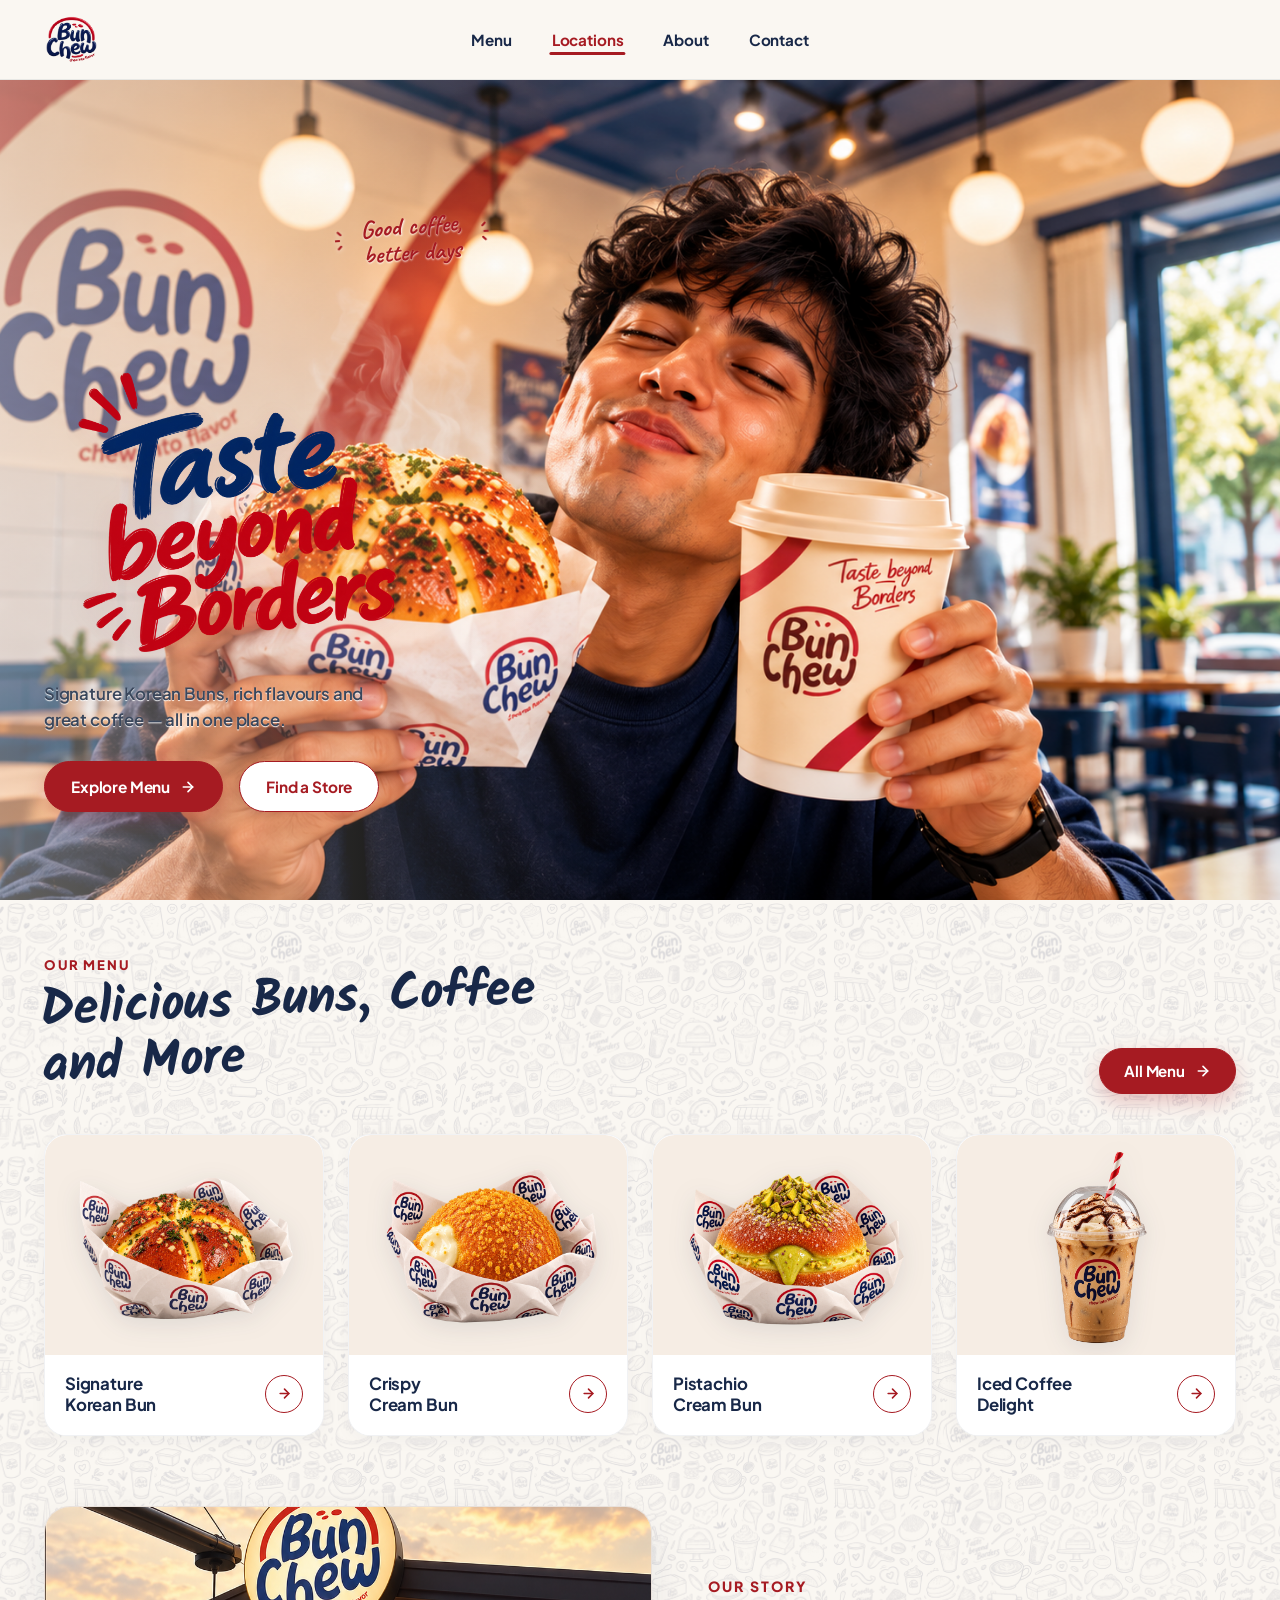
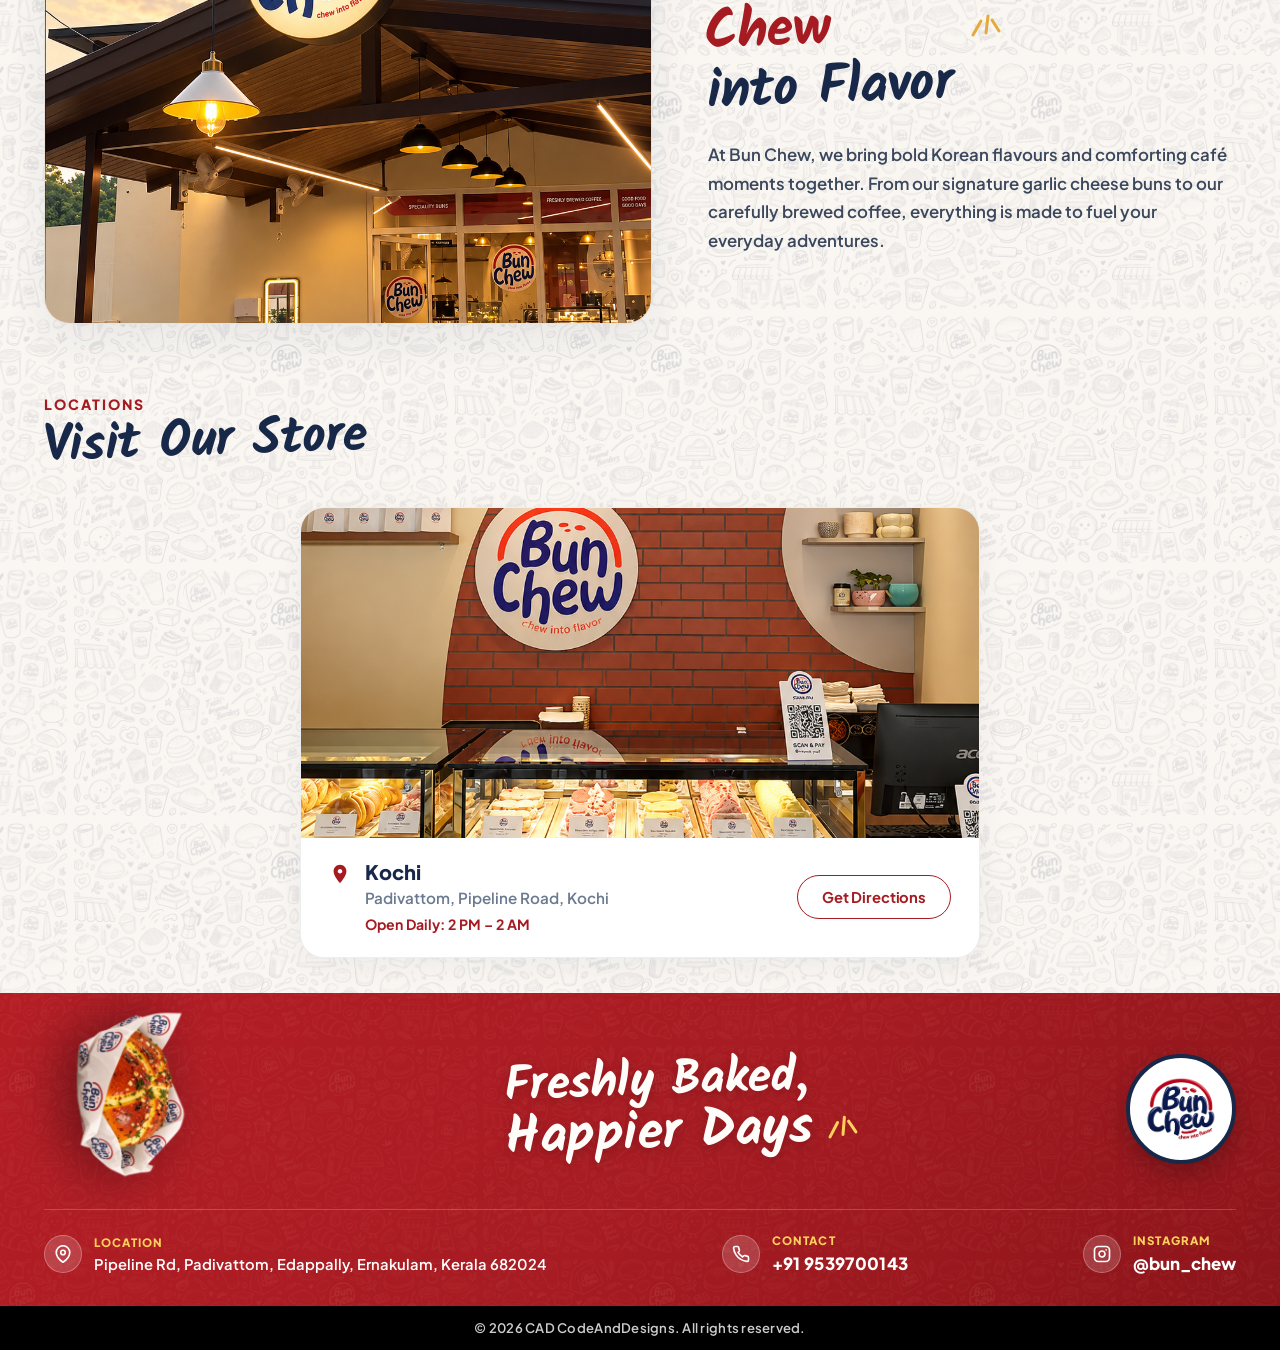
==== commit 5470c11f: "Replace hero headline text with brand font image and update styling" ====
--- a/index.html
+++ b/index.html
@@ -97,30 +97,11 @@
 
         <!-- Hero Content (Positioned cleanly under the painted wall logo) -->
         <div class="hero-content">
-          <!-- Main Headline with handwritten script & playful accents -->
+          <!-- Main Headline with authentic brush typography image -->
           <div class="headline-wrapper">
-            <!-- 3 clean red hand-drawn strokes in a neat radial fan above Taste -->
-            <div class="headline-accents-top" aria-hidden="true">
-              <svg width="38" height="32" viewBox="0 0 38 32" fill="none" xmlns="http://www.w3.org/2000/svg">
-                <path d="M5 16C8 19 11.5 22.5 15 26" stroke="#A61B22" stroke-width="3.6" stroke-linecap="round"/>
-                <path d="M16 7C18 12 20.5 18 23 23" stroke="#A61B22" stroke-width="3.6" stroke-linecap="round"/>
-                <path d="M29 5C29.5 10.5 30 16 30.5 22" stroke="#A61B22" stroke-width="3.6" stroke-linecap="round"/>
-              </svg>
-            </div>
-
             <h1 class="hero-headline">
-              <span class="word-taste">Taste</span>
-              <span class="word-beyond">beyond</span>
-              <span class="word-borders">Borders</span>
+              <img src="assets/Taste Beyond Borders font.png" alt="Taste beyond Borders" class="hero-headline-img" width="1374" height="1145">
             </h1>
-
-            <!-- 2 short parallel red strokes, slightly angled, beside Borders -->
-            <div class="headline-accents-bottom" aria-hidden="true">
-              <svg width="30" height="22" viewBox="0 0 30 22" fill="none" xmlns="http://www.w3.org/2000/svg">
-                <path d="M3 8.5C9 7 16 5.5 23 4" stroke="#A61B22" stroke-width="3.6" stroke-linecap="round"/>
-                <path d="M7 18.5C13 17 20 15.5 27 14" stroke="#A61B22" stroke-width="3.6" stroke-linecap="round"/>
-              </svg>
-            </div>
           </div>
 
           <!-- Supporting Description -->
--- a/style.css
+++ b/style.css
@@ -449,66 +449,34 @@
 }
 
 /* --------------------------------------------------------------------------
-   Headline Styling ("Taste beyond Borders")
+   Headline Styling ("Taste beyond Borders" Brand Image)
    -------------------------------------------------------------------------- */
 .headline-wrapper {
   position: relative;
   margin-bottom: 18px;
-  transform: rotate(-3.5deg);
-  transform-origin: left bottom;
-}
-
-.headline-accents-top {
-  position: absolute;
-  top: -22px;
-  left: -22px;
-  pointer-events: none;
+  width: 100%;
 }
 
 .hero-headline {
-  font-family: var(--font-script);
-  font-weight: 700;
-  line-height: 0.9;
-  display: flex;
-  flex-direction: column;
-  align-items: flex-start;
-  letter-spacing: -0.01em;
+  margin: 0;
+  padding: 0;
+  line-height: 1;
+  display: block;
+}
+
+.hero-headline-img {
+  width: 100%;
+  max-width: 360px;
+  height: auto;
+  display: block;
   user-select: none;
-}
-
-.word-taste {
-  font-size: 5rem;
-  color: var(--color-primary-navy);
-  transform: rotate(-3deg);
-  display: inline-block;
-  margin-bottom: 2px;
-  filter: drop-shadow(0 2px 4px rgba(24, 40, 72, 0.08));
-}
-
-.word-beyond {
-  font-size: 3.6rem;
-  color: var(--color-brand-red);
-  transform: rotate(-2deg);
-  display: inline-block;
-  margin-left: 12px;
-  margin-bottom: 2px;
-  filter: drop-shadow(0 2px 4px rgba(166, 27, 34, 0.1));
-}
-
-.word-borders {
-  font-size: 5rem;
-  color: var(--color-brand-red);
-  transform: rotate(-1deg);
-  display: inline-block;
-  margin-left: 20px;
-  filter: drop-shadow(0 2px 4px rgba(166, 27, 34, 0.12));
-}
-
-.headline-accents-bottom {
-  position: absolute;
-  bottom: 58px;
-  left: -12px;
-  pointer-events: none;
+  -webkit-user-drag: none;
+  filter: drop-shadow(0 3px 10px rgba(166, 27, 34, 0.08));
+  transition: transform 0.3s cubic-bezier(0.16, 1, 0.3, 1);
+}
+
+.hero-headline-img:hover {
+  transform: scale(1.02);
 }
 
 /* --------------------------------------------------------------------------
@@ -625,14 +593,8 @@
     top: 60px;
     left: 290px;
   }
-  .word-taste {
-    font-size: 4.4rem;
-  }
-  .word-beyond {
-    font-size: 3.2rem;
-  }
-  .word-borders {
-    font-size: 4.4rem;
+  .hero-headline-img {
+    max-width: 330px;
   }
 }
 
@@ -682,14 +644,8 @@
     animation: none;
   }
 
-  .word-taste {
-    font-size: 3.8rem;
-  }
-  .word-beyond {
-    font-size: 2.8rem;
-  }
-  .word-borders {
-    font-size: 3.8rem;
+  .hero-headline-img {
+    max-width: 310px;
   }
 }
 
@@ -824,58 +780,28 @@
     display: none !important;
   }
 
-  /* Headline on mobile: "Taste beyond" on line 1, "Borders" on line 2 */
+  /* Headline on mobile: Brand Image */
   .headline-wrapper {
-    margin-bottom: 10px;
+    margin-bottom: 12px;
     width: 100%;
     display: flex;
-    flex-direction: column;
+    justify-content: center;
     align-items: center;
     position: relative;
   }
 
-  .headline-accents-top {
-    position: relative;
-    top: 0;
-    left: 0;
-    margin-bottom: -4px;
-    transform: rotate(0deg);
-  }
-
-  .headline-accents-bottom {
-    display: none !important;
-  }
-
   .hero-headline {
-    flex-direction: row;
-    flex-wrap: wrap;
+    display: flex;
     justify-content: center;
-    align-items: baseline;
-    gap: 6px;
-    line-height: 1;
-    text-align: center;
-  }
-
-  .word-taste {
-    font-size: 2.6rem;
-    transform: rotate(-2deg);
-    margin-bottom: 0;
-  }
-
-  .word-beyond {
-    font-size: 2.3rem;
-    transform: rotate(0deg);
-    margin-left: 0;
-    margin-bottom: 0;
-  }
-
-  .word-borders {
-    font-size: 3.1rem;
-    transform: rotate(0deg);
-    margin-left: 0;
-    width: 100%; /* Breaks onto its own centered line */
-    text-align: center;
-    margin-top: -2px;
+    align-items: center;
+    width: 100%;
+    margin: 0;
+  }
+
+  .hero-headline-img {
+    width: 82%;
+    max-width: 290px;
+    margin: 0 auto;
   }
 
   /* Description on Mobile */
@@ -913,14 +839,9 @@
     height: 310px;
   }
 
-  .word-taste {
-    font-size: 2.3rem;
-  }
-  .word-beyond {
-    font-size: 2.0rem;
-  }
-  .word-borders {
-    font-size: 2.6rem;
+  .hero-headline-img {
+    width: 85%;
+    max-width: 250px;
   }
 
   .hero-actions {
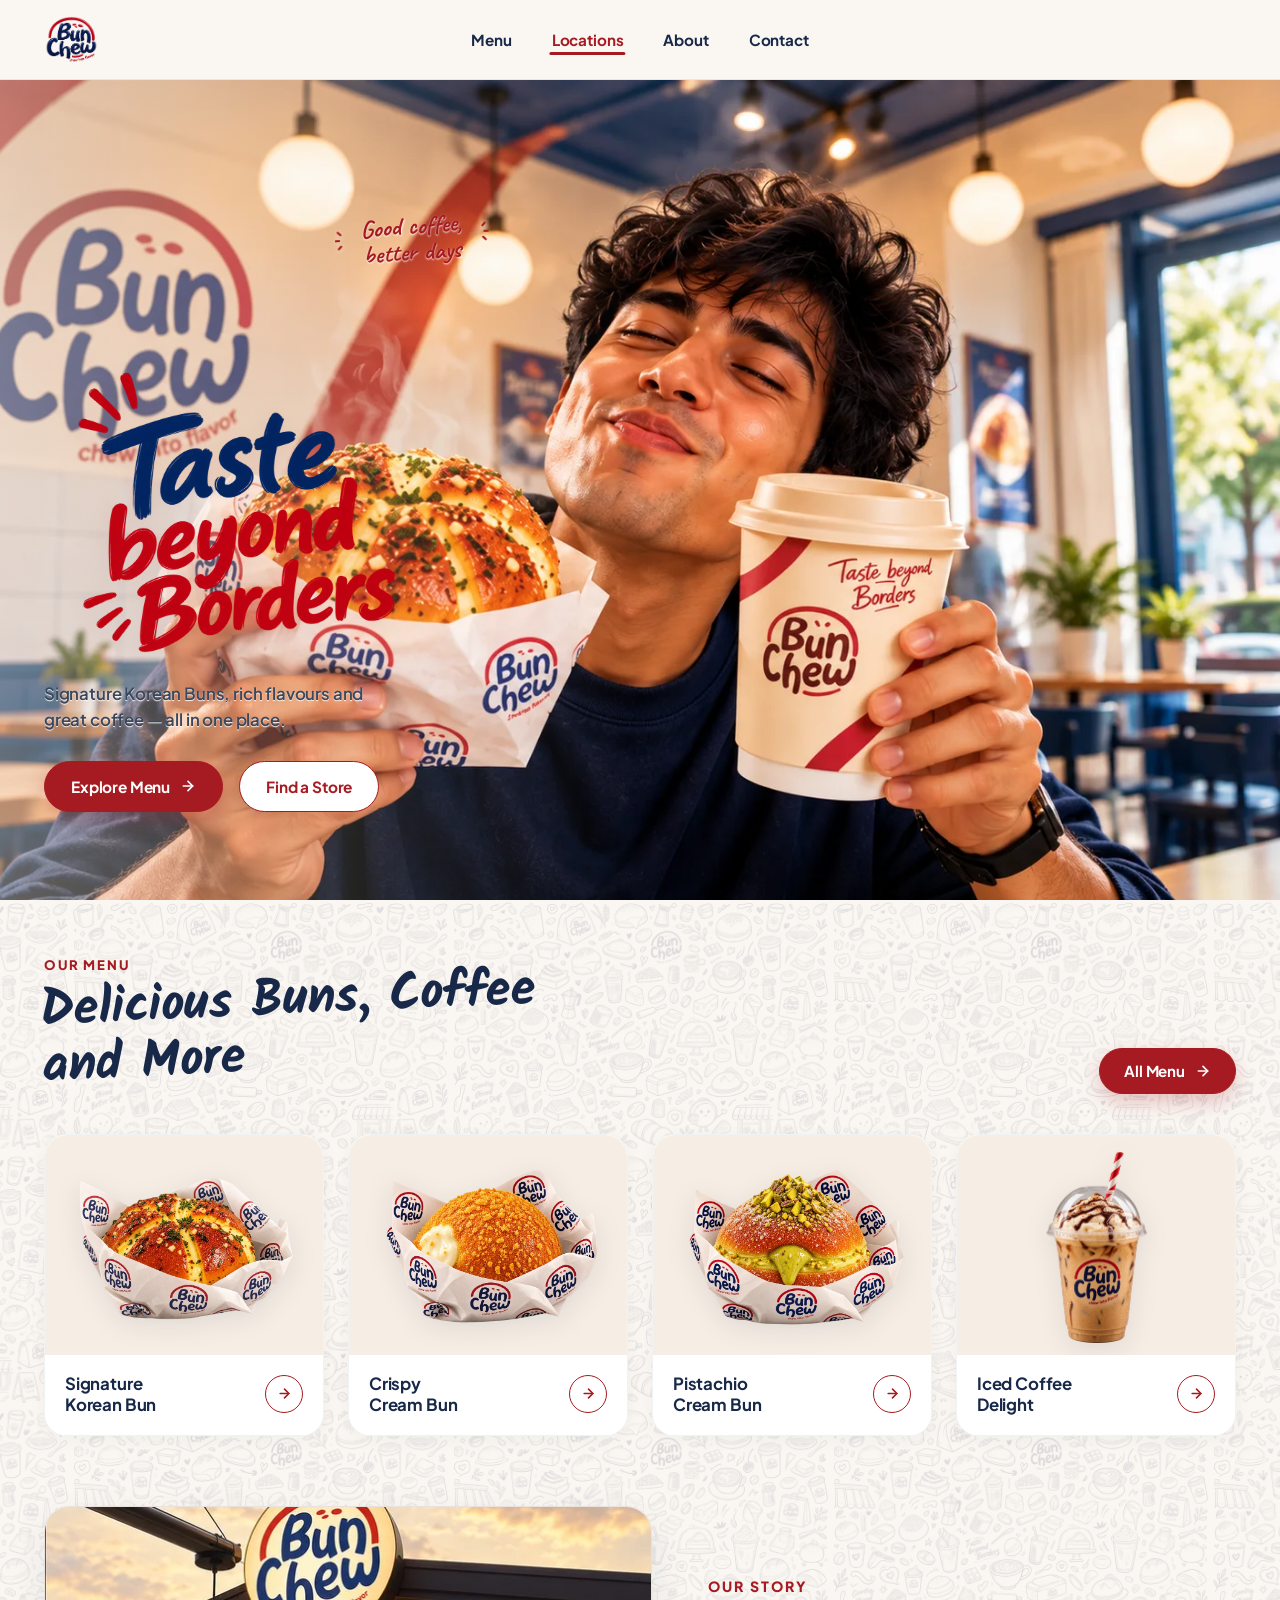
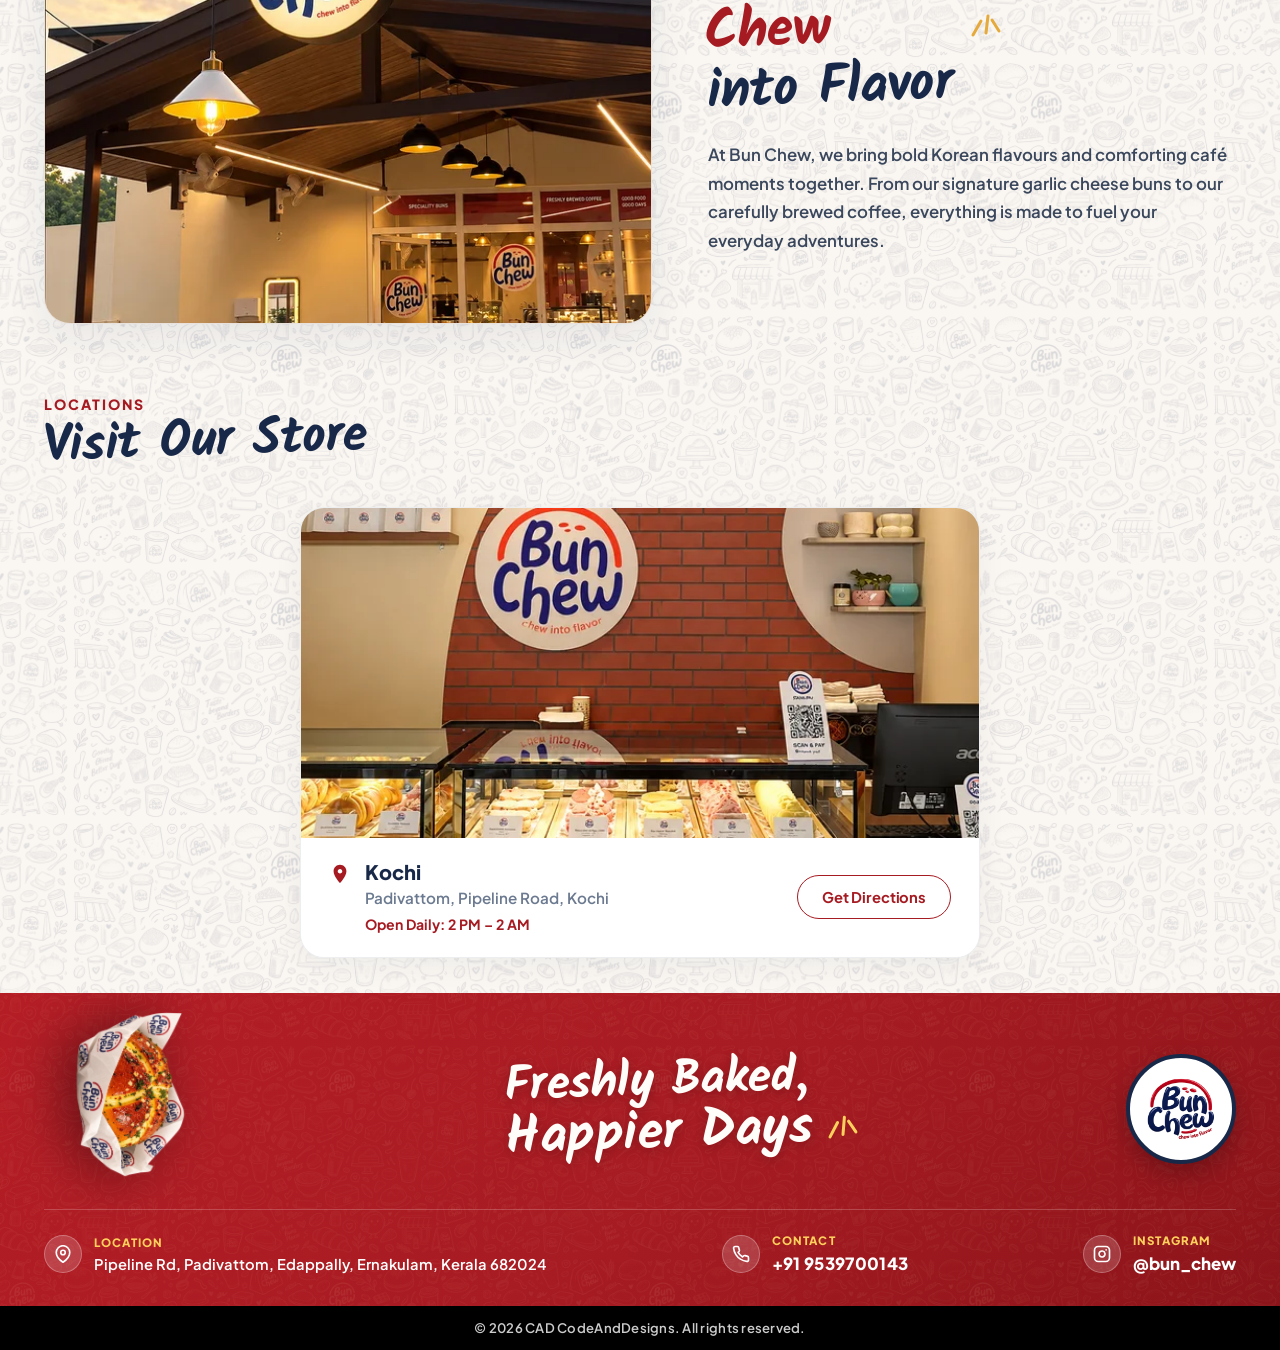
==== commit 6b574f55: "Optimize website performance: remove unused assets, convert images to WebP (94% reduction), add lazy" ====
--- a/index.html
+++ b/index.html
@@ -5,7 +5,9 @@
   <meta name="viewport" content="width=device-width, initial-scale=1.0, maximum-scale=1.0, user-scalable=no">
   <title>Bun Chew Café | Signature Korean Buns & Specialty Coffee</title>
   <meta name="description" content="Taste beyond borders at Bun Chew Café. Indulge in warm signature Korean garlic cheese buns, handcrafted beverages, and specialty coffee. Good coffee, better days.">
-  <link rel="icon" type="image/png" href="assets/bun-chew-logo-hd.png">
+  <link rel="icon" type="image/png" href="assets/favicon.png">
+  <link rel="preload" as="image" href="assets/hero-bg.webp" type="image/webp">
+  <link rel="preload" as="image" href="assets/Taste%20Beyond%20Borders%20font.webp" type="image/webp">
 
   <link rel="stylesheet" href="style.css">
 </head>
@@ -15,7 +17,7 @@
     <div class="header-container">
       <!-- Brand Logo (Left) -->
       <a href="#" class="brand-logo" aria-label="Bun Chew Home">
-        <img src="assets/bun-chew-logo-hd.png" alt="Bun Chew Café Logo" class="logo-img">
+        <img src="assets/bun-chew-logo-hd.webp" alt="Bun Chew Café Logo" class="logo-img" width="140" height="122">
       </a>
 
       <!-- Desktop Navigation Links (Centered) -->
@@ -40,7 +42,7 @@
     <!-- Mobile Navigation Drawer -->
     <div class="mobile-nav-drawer" id="mobileDrawer" aria-hidden="true">
       <div class="drawer-header">
-        <img src="assets/bun-chew-logo-hd.png" alt="Bun Chew Café Logo" class="drawer-logo">
+        <img src="assets/bun-chew-logo-hd.webp" alt="Bun Chew Café Logo" class="drawer-logo" width="130" height="114">
         <button class="close-drawer-btn" id="closeDrawerBtn" aria-label="Close menu">&times;</button>
       </div>
       <ul class="mobile-nav-list">
@@ -59,14 +61,14 @@
       <!-- Mobile Hero Visual: Top cropped photo with arched bottom mask (<= 768px) -->
       <div class="hero-mobile-visual" aria-hidden="true">
         <div class="mobile-image-wrapper">
-          <img src="assets/hero-bg.png" alt="Bun Chew guest enjoying signature garlic bun and coffee" class="mobile-hero-img">
+          <img src="assets/hero-bg.webp" alt="Bun Chew guest enjoying signature garlic bun and coffee" class="mobile-hero-img" fetchpriority="high">
           <!-- Upward arched curve mask with matching doodle pattern -->
           <div class="mobile-curve-mask">
             <svg viewBox="0 0 500 36" preserveAspectRatio="none" class="curve-svg" style="display: block;">
               <defs>
                 <pattern id="curveDoodlePattern" patternUnits="userSpaceOnUse" width="380" height="380">
                   <rect width="380" height="380" fill="#FAF7F2"/>
-                  <image href="assets/doodle-pattern.png" xlink:href="assets/doodle-pattern.png" width="380" height="380" opacity="0.13"/>
+                  <image href="assets/doodle-pattern.webp" xlink:href="assets/doodle-pattern.webp" width="380" height="380" opacity="0.13"/>
                 </pattern>
               </defs>
               <path d="M0,0 C160,34 340,34 500,0 L500,40 L0,40 Z" fill="url(#curveDoodlePattern)"></path>
@@ -100,7 +102,7 @@
           <!-- Main Headline with authentic brush typography image -->
           <div class="headline-wrapper">
             <h1 class="hero-headline">
-              <img src="assets/Taste Beyond Borders font.png" alt="Taste beyond Borders" class="hero-headline-img" width="1374" height="1145">
+              <img src="assets/Taste Beyond Borders font.webp" alt="Taste beyond Borders" class="hero-headline-img" width="1000" height="833" fetchpriority="high">
             </h1>
           </div>
 
@@ -158,7 +160,7 @@
           <!-- Card 1: Signature Korean Bun -->
           <article class="menu-card" data-category="buns">
             <div class="card-image-box">
-              <img src="assets/menu-garlic-bun.png" alt="Signature Glazed Korean Garlic Cheese Bun" class="card-img" loading="lazy">
+              <img src="assets/menu-garlic-bun.webp" alt="Signature Glazed Korean Garlic Cheese Bun" class="card-img" loading="lazy" decoding="async">
             </div>
             <div class="card-info">
               <h3 class="card-title">Signature<br>Korean Bun</h3>
@@ -174,7 +176,7 @@
           <!-- Card 2: Crispy Cream Bun -->
           <article class="menu-card" data-category="buns">
             <div class="card-image-box">
-              <img src="assets/menu-crispy-bun.png" alt="Crispy Bun Chew Cream Bun" class="card-img" loading="lazy">
+              <img src="assets/menu-crispy-bun.webp" alt="Crispy Bun Chew Cream Bun" class="card-img" loading="lazy" decoding="async">
             </div>
             <div class="card-info">
               <h3 class="card-title">Crispy<br>Cream Bun</h3>
@@ -190,7 +192,7 @@
           <!-- Card 3: Pistachio Cream Bun -->
           <article class="menu-card" data-category="buns">
             <div class="card-image-box">
-              <img src="assets/menu-pistachio-bun.png" alt="Pistachio Cream Bun in Branded Wrap" class="card-img" loading="lazy">
+              <img src="assets/menu-pistachio-bun.webp" alt="Pistachio Cream Bun in Branded Wrap" class="card-img" loading="lazy" decoding="async">
             </div>
             <div class="card-info">
               <h3 class="card-title">Pistachio<br>Cream Bun</h3>
@@ -206,7 +208,7 @@
           <!-- Card 4: Iced Coffee Delight -->
           <article class="menu-card" data-category="drinks">
             <div class="card-image-box card-image-drink">
-              <img src="assets/menu-iced-coffee.png" alt="Bun Chew Iced Coffee Delight" class="card-img" loading="lazy">
+              <img src="assets/menu-iced-coffee.webp" alt="Bun Chew Iced Coffee Delight" class="card-img" loading="lazy" decoding="async">
             </div>
             <div class="card-info">
               <h3 class="card-title">Iced Coffee<br>Delight</h3>
@@ -227,7 +229,7 @@
       <div class="story-container">
         <!-- Story Image Column (Left) -->
         <div class="story-image-wrap">
-          <img src="assets/Bun Chew Café at Golden Hour.png" alt="Bun Chew Café interior at golden hour" class="story-img" loading="lazy">
+          <img src="assets/story-cafe.webp" alt="Bun Chew Café interior at golden hour" class="story-img" loading="lazy" decoding="async">
         </div>
 
         <!-- Story Content Column (Right) -->
@@ -268,7 +270,7 @@
             <!-- Store Image (Clickable to open Google Maps) -->
             <a href="https://maps.app.goo.gl/UzxFyjBt8iA91zGC8" target="_blank" rel="noopener noreferrer" class="location-image-link" aria-label="Open Bun Chew Café Kochi location on Google Maps">
               <div class="location-image-box">
-                <img src="assets/Bun Chew’s Warm Pastry Counter.png" alt="Bun Chew Café pastry counter and storefront in Kochi" class="location-img" loading="lazy">
+                <img src="assets/location-counter.webp" alt="Bun Chew Café pastry counter and storefront in Kochi" class="location-img" loading="lazy" decoding="async">
                 <div class="location-image-overlay">
                   <span class="location-overlay-badge">
                     <svg width="16" height="16" viewBox="0 0 24 24" fill="none" stroke="currentColor" stroke-width="2.5" stroke-linecap="round" stroke-linejoin="round">
@@ -318,7 +320,7 @@
         <div class="red-footer-banner-row">
           <!-- Bun Product Box: Intentionally Cropped Close-Up -->
           <div class="red-footer-bun-frame">
-            <img src="assets/menu-garlic-bun.png" alt="Freshly baked signature Bun Chew Korean garlic cheese bun close-up" class="red-footer-bun-img" loading="lazy">
+            <img src="assets/menu-garlic-bun.webp" alt="Freshly baked signature Bun Chew Korean garlic cheese bun close-up" class="red-footer-bun-img" loading="lazy" decoding="async">
           </div>
 
           <!-- Headline -->
@@ -341,7 +343,7 @@
           <!-- Logo Badge -->
           <div class="red-footer-logo-box">
             <div class="red-footer-logo-badge">
-              <img src="assets/bun-chew-logo-hd.png" alt="Bun Chew Café Logo" class="red-footer-logo-img">
+              <img src="assets/bun-chew-logo-hd.webp" alt="Bun Chew Café Logo" class="red-footer-logo-img" loading="lazy" decoding="async">
             </div>
           </div>
         </div>
--- a/style.css
+++ b/style.css
@@ -372,7 +372,7 @@
       rgba(250, 247, 242, 0.1) 32%, 
       rgba(250, 247, 242, 0) 50%
     ),
-    url('assets/hero-bg.png');
+    url('assets/hero-bg.webp');
   background-position: right 6% center;
   background-size: cover;
   background-repeat: no-repeat;
@@ -623,7 +623,7 @@
         rgba(250, 247, 242, 0.65) 45%, 
         rgba(250, 247, 242, 0.15) 75%
       ),
-      url('assets/hero-bg.png');
+      url('assets/hero-bg.webp');
     background-position: right 0% center;
   }
 
@@ -756,7 +756,7 @@
     left: 0;
     right: 0;
     bottom: 0;
-    background-image: url('assets/doodle-pattern.png');
+    background-image: url('assets/doodle-pattern.webp');
     background-size: 380px auto;
     background-repeat: repeat;
     background-position: top center;
@@ -872,7 +872,7 @@
   left: 0;
   right: 0;
   bottom: 0;
-  background-image: url('assets/doodle-pattern.png');
+  background-image: url('assets/doodle-pattern.webp');
   background-size: 380px auto;
   background-repeat: repeat;
   background-position: top center;
@@ -1507,7 +1507,7 @@
   content: '';
   position: absolute;
   inset: 0;
-  background-image: url('assets/doodle-pattern.png');
+  background-image: url('assets/doodle-pattern.webp');
   background-size: 320px auto;
   background-repeat: repeat;
   background-position: center;
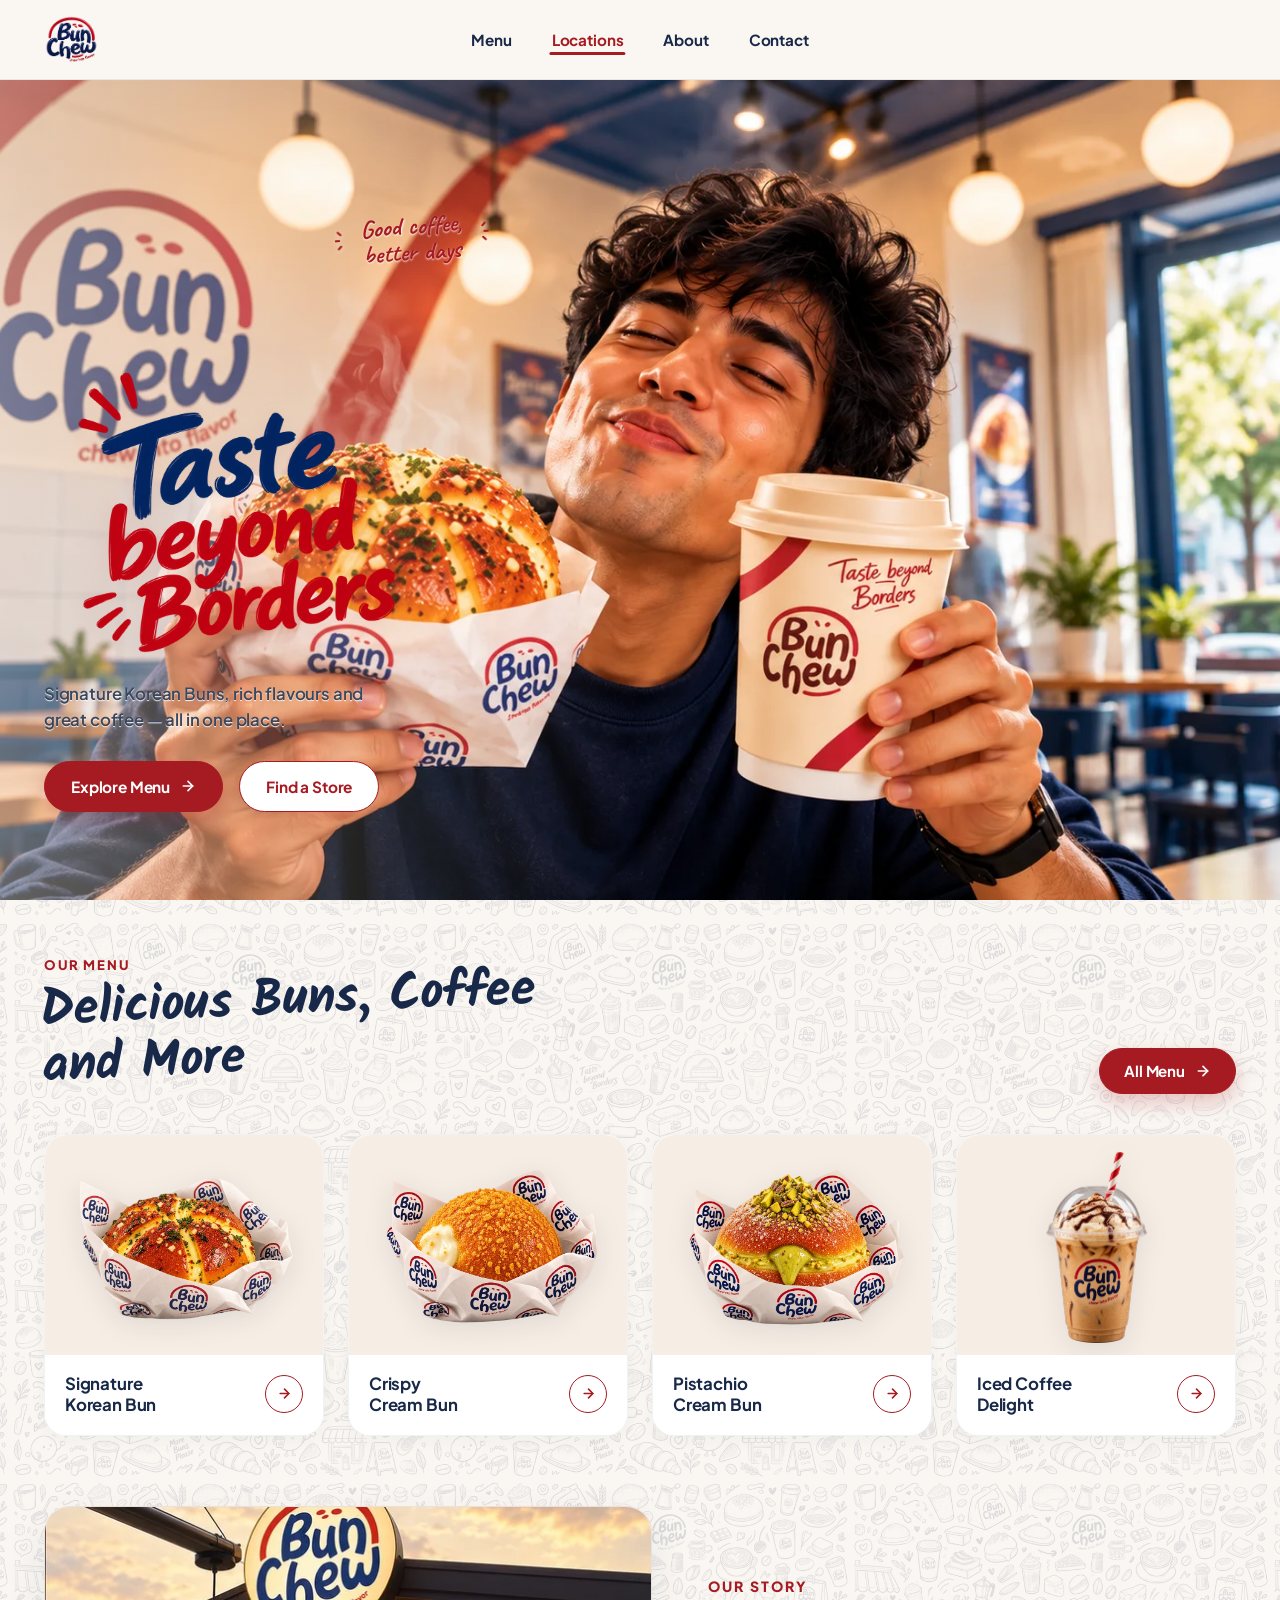
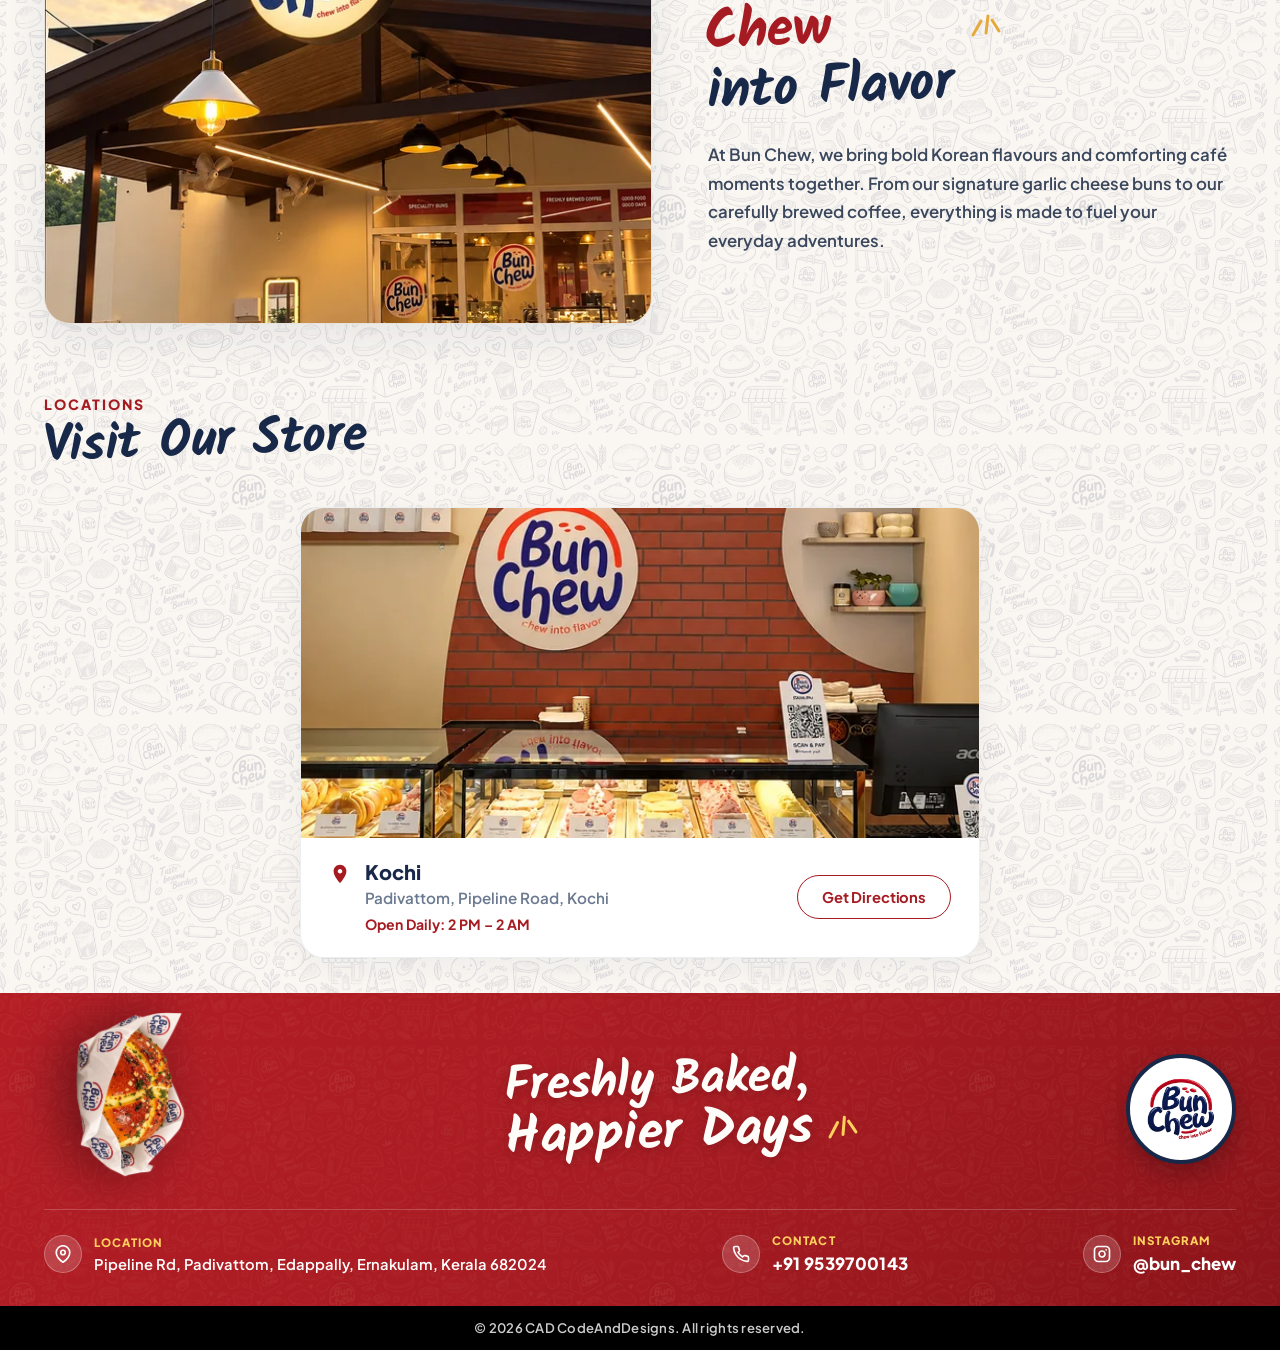
==== commit 37025a0e: "Unify mobile hero with continuous doodle pattern flow, eliminate white gaps at curve and section bou" ====
--- a/index.html
+++ b/index.html
@@ -12,6 +12,22 @@
   <link rel="stylesheet" href="style.css">
 </head>
 <body>
+  <!-- Brand Splash / Loading Screen -->
+  <div class="site-splash-screen" id="siteSplashScreen" aria-hidden="false">
+    <div class="splash-content">
+      <div class="splash-brand-wrap">
+        <img src="assets/bun-chew-logo-hd.webp" alt="Bun Chew Café" class="splash-logo" width="138" height="120">
+        <div class="splash-sticker-wrap">
+          <img src="assets/cup-pastry-sticker.webp" alt="Pastry & Coffee" class="splash-sticker" width="125" height="83">
+        </div>
+      </div>
+      <div class="splash-loader-bar" aria-hidden="true">
+        <div class="splash-loader-progress"></div>
+      </div>
+      <p class="splash-tagline">Chew into flavor...</p>
+    </div>
+  </div>
+
   <!-- Header / Navigation Bar -->
   <header class="site-header" id="header">
     <div class="header-container">
@@ -55,81 +71,78 @@
     <div class="drawer-backdrop" id="drawerBackdrop"></div>
   </header>
 
-  <!-- Main Hero Section -->
+  <!-- Seamless Vector Arch ClipPath for Mobile Hero Visual -->
+  <svg width="0" height="0" style="position: absolute; pointer-events: none;" aria-hidden="true">
+    <defs>
+      <clipPath id="mobileHeroCurveClip" clipPathUnits="objectBoundingBox">
+        <path d="M 0,0 L 1,0 L 1,0.92 C 0.68,0.84 0.32,0.84 0,0.92 Z" />
+      </clipPath>
+    </defs>
+  </svg>
+
+  <!-- Main Hero & Content Flow with Seamless Continuous Doodle Pattern -->
   <main>
-    <section class="hero-section" id="hero">
-      <!-- Mobile Hero Visual: Top cropped photo with arched bottom mask (<= 768px) -->
-      <div class="hero-mobile-visual" aria-hidden="true">
-        <div class="mobile-image-wrapper">
-          <img src="assets/hero-bg.webp" alt="Bun Chew guest enjoying signature garlic bun and coffee" class="mobile-hero-img" fetchpriority="high">
-          <!-- Upward arched curve mask with matching doodle pattern -->
-          <div class="mobile-curve-mask">
-            <svg viewBox="0 0 500 36" preserveAspectRatio="none" class="curve-svg" style="display: block;">
-              <defs>
-                <pattern id="curveDoodlePattern" patternUnits="userSpaceOnUse" width="380" height="380">
-                  <rect width="380" height="380" fill="#FAF7F2"/>
-                  <image href="assets/doodle-pattern.webp" xlink:href="assets/doodle-pattern.webp" width="380" height="380" opacity="0.13"/>
-                </pattern>
-              </defs>
-              <path d="M0,0 C160,34 340,34 500,0 L500,40 L0,40 Z" fill="url(#curveDoodlePattern)"></path>
-            </svg>
-          </div>
-        </div>
-      </div>
-
-      <!-- Hero Main Container -->
-      <div class="hero-container">
-        <!-- Floating Supporting Tagline Doodle (Desktop only: between wall logo & guest) -->
-        <div class="tagline-doodle" aria-label="Good coffee, better days">
-          <div class="doodle-sparks-left">
-            <svg width="20" height="20" viewBox="0 0 24 24" fill="none">
-              <path d="M5 12H1M7 5L4 2M7 19L4 22" stroke="#A61B22" stroke-width="2.5" stroke-linecap="round"/>
-            </svg>
-          </div>
-          <div class="tagline-text-wrap">
-            <span class="tagline-line-1">Good coffee,</span>
-            <span class="tagline-line-2">better days</span>
-          </div>
-          <div class="doodle-sparks-right">
-            <svg width="20" height="20" viewBox="0 0 24 24" fill="none">
-              <path d="M19 12H23M17 5L20 2M17 19L20 22" stroke="#A61B22" stroke-width="2.5" stroke-linecap="round"/>
-            </svg>
-          </div>
-        </div>
-
-        <!-- Hero Content (Positioned cleanly under the painted wall logo) -->
-        <div class="hero-content">
-          <!-- Main Headline with authentic brush typography image -->
-          <div class="headline-wrapper">
-            <h1 class="hero-headline">
-              <img src="assets/Taste Beyond Borders font.webp" alt="Taste beyond Borders" class="hero-headline-img" width="1000" height="833" fetchpriority="high">
-            </h1>
-          </div>
-
-          <!-- Supporting Description -->
-          <p class="hero-description">
-            Signature Korean Buns, rich flavours and great coffee — all in one place.
-          </p>
-
-          <!-- Call to Action Buttons -->
-          <div class="hero-actions">
-            <a href="menu.html" class="btn btn-primary" id="exploreMenuBtn">
-              <span>Explore Menu</span>
-              <svg class="btn-arrow" width="16" height="16" viewBox="0 0 24 24" fill="none" stroke="currentColor" stroke-width="2.5" stroke-linecap="round" stroke-linejoin="round">
-                <line x1="5" y1="12" x2="19" y2="12"></line>
-                <polyline points="12 5 19 12 12 19"></polyline>
-              </svg>
-            </a>
-            <a href="#locations" class="btn btn-secondary" id="findStoreBtn">
-              <span>Find a Store</span>
-            </a>
-          </div>
-        </div>
-      </div>
-    </section>
-
-    <!-- Unified Flow with Seamless Continuous Doodle Pattern (Zero Gaps) -->
     <div class="sections-pattern-flow">
+      <!-- Main Hero Section -->
+      <section class="hero-section" id="hero">
+        <!-- Mobile Hero Visual: Top cropped photo with arched bottom (<= 768px) -->
+        <div class="hero-mobile-visual" aria-hidden="true">
+          <div class="mobile-image-wrapper">
+            <img src="assets/hero-bg.webp" alt="Bun Chew guest enjoying signature garlic bun and coffee" class="mobile-hero-img" fetchpriority="high">
+          </div>
+        </div>
+
+        <!-- Hero Main Container -->
+        <div class="hero-container">
+          <!-- Floating Supporting Tagline Doodle (Desktop only: between wall logo & guest) -->
+          <div class="tagline-doodle" aria-label="Good coffee, better days">
+            <div class="doodle-sparks-left">
+              <svg width="20" height="20" viewBox="0 0 24 24" fill="none">
+                <path d="M5 12H1M7 5L4 2M7 19L4 22" stroke="#A61B22" stroke-width="2.5" stroke-linecap="round"/>
+              </svg>
+            </div>
+            <div class="tagline-text-wrap">
+              <span class="tagline-line-1">Good coffee,</span>
+              <span class="tagline-line-2">better days</span>
+            </div>
+            <div class="doodle-sparks-right">
+              <svg width="20" height="20" viewBox="0 0 24 24" fill="none">
+                <path d="M19 12H23M17 5L20 2M17 19L20 22" stroke="#A61B22" stroke-width="2.5" stroke-linecap="round"/>
+              </svg>
+            </div>
+          </div>
+
+          <!-- Hero Content (Positioned cleanly under the painted wall logo) -->
+          <div class="hero-content">
+            <!-- Main Headline with authentic brush typography image -->
+            <div class="headline-wrapper">
+              <h1 class="hero-headline">
+                <img src="assets/Taste Beyond Borders font.webp" alt="Taste beyond Borders" class="hero-headline-img" width="1000" height="833" fetchpriority="high">
+              </h1>
+            </div>
+
+            <!-- Supporting Description -->
+            <p class="hero-description">
+              Signature Korean Buns, rich flavours and great coffee — all in one place.
+            </p>
+
+            <!-- Call to Action Buttons -->
+            <div class="hero-actions">
+              <a href="menu.html" class="btn btn-primary" id="exploreMenuBtn">
+                <span>Explore Menu</span>
+                <svg class="btn-arrow" width="16" height="16" viewBox="0 0 24 24" fill="none" stroke="currentColor" stroke-width="2.5" stroke-linecap="round" stroke-linejoin="round">
+                  <line x1="5" y1="12" x2="19" y2="12"></line>
+                  <polyline points="12 5 19 12 12 19"></polyline>
+                </svg>
+              </a>
+              <a href="#locations" class="btn btn-secondary" id="findStoreBtn">
+                <span>Find a Store</span>
+              </a>
+            </div>
+          </div>
+        </div>
+      </section>
+
       <!-- Our Menu Section -->
       <section class="menu-section" id="menu">
       <div class="menu-container">
--- a/style.css
+++ b/style.css
@@ -377,6 +377,7 @@
   background-size: cover;
   background-repeat: no-repeat;
   overflow: hidden;
+  z-index: 2;
 }
 
 .hero-mobile-visual {
@@ -683,15 +684,17 @@
     margin-left: auto;
   }
 
-  /* Reset hero background on mobile so image is cleanly separated above */
+  /* Reset hero background on mobile so it seamlessly shares the continuous doodle pattern flow */
   .hero-section {
     flex-direction: column;
     min-height: auto;
     background-image: none !important;
-    background-color: var(--color-bg-cream);
-    padding: 0 0 32px 0;
+    background-color: transparent !important;
+    padding: 0 !important;
     width: 100%;
-    overflow: hidden;
+    overflow: visible;
+    position: relative;
+    z-index: 1;
   }
 
   /* Show mobile hero image on top with the curved bottom edge */
@@ -699,9 +702,10 @@
     display: block;
     width: 100%;
     position: relative;
-    background-color: var(--color-bg-cream);
-    overflow: hidden;
-    margin-bottom: -1px;
+    background-color: transparent;
+    overflow: visible;
+    margin-bottom: -15px; /* Tucks the curved edge smoothly over the continuous doodle flow */
+    z-index: 2;
   }
 
   .mobile-image-wrapper {
@@ -709,7 +713,9 @@
     width: 100%;
     height: 350px;
     overflow: hidden;
-    background-color: var(--color-bg-cream);
+    clip-path: url(#mobileHeroCurveClip);
+    -webkit-clip-path: url(#mobileHeroCurveClip);
+    background-color: transparent;
   }
 
   .mobile-hero-img {
@@ -720,49 +726,19 @@
     display: block;
   }
 
-  /* Upward arched curve mask (seamless zero-gap connection) */
-  .mobile-curve-mask {
-    position: absolute;
-    bottom: -1px;
-    left: 0;
-    width: 100%;
-    height: 32px;
-    pointer-events: none;
-    transform: translateY(1px);
-  }
-
-  .curve-svg {
-    width: 100%;
-    height: 100%;
-    display: block;
-  }
-
-  /* Hero Content container on mobile with seamless doodle pattern starting from curve */
+  /* Hero Content container on mobile sharing the one unified continuous doodle background */
   .hero-container {
-    padding: 16px 16px 36px 16px;
+    padding: 18px 16px 20px 16px;
     min-height: auto;
     justify-content: center;
     width: 100%;
-    overflow: hidden;
     position: relative;
-    background-color: var(--color-bg-cream);
+    background-color: transparent !important;
     z-index: 1;
   }
 
-  .hero-container::before {
-    content: '';
-    position: absolute;
-    top: 0;
-    left: 0;
-    right: 0;
-    bottom: 0;
-    background-image: url('assets/doodle-pattern.webp');
-    background-size: 380px auto;
-    background-repeat: repeat;
-    background-position: top center;
-    opacity: 0.13;
-    pointer-events: none;
-    z-index: 0;
+  .menu-section {
+    padding: 20px 0 35px 0;
   }
 
   .hero-content {
@@ -799,8 +775,8 @@
   }
 
   .hero-headline-img {
-    width: 82%;
-    max-width: 290px;
+    width: 65%;
+    max-width: 232px;
     margin: 0 auto;
   }
 
@@ -840,8 +816,8 @@
   }
 
   .hero-headline-img {
-    width: 85%;
-    max-width: 250px;
+    width: 68%;
+    max-width: 200px;
   }
 
   .hero-actions {
@@ -873,9 +849,9 @@
   right: 0;
   bottom: 0;
   background-image: url('assets/doodle-pattern.webp');
-  background-size: 380px auto;
+  background-size: 420px auto;
   background-repeat: repeat;
-  background-position: top center;
+  background-position: center top;
   opacity: 0.13;
   pointer-events: none;
   z-index: 0;
@@ -2211,6 +2187,141 @@
   transform: scale(1.08) rotate(4deg);
 }
 
+/* ==========================================================================
+   Interactive Loading Splash Screen
+   ========================================================================== */
+.site-splash-screen {
+  position: fixed;
+  inset: 0;
+  width: 100vw;
+  height: 100vh;
+  height: 100dvh;
+  background-color: var(--color-bg-cream, #FAF7F2);
+  z-index: 99999;
+  display: flex;
+  align-items: center;
+  justify-content: center;
+  overflow: hidden;
+  transition: opacity 0.5s cubic-bezier(0.16, 1, 0.3, 1), visibility 0.5s ease;
+}
+
+.site-splash-screen::before {
+  content: '';
+  position: absolute;
+  inset: 0;
+  background-image: url('assets/doodle-pattern.webp');
+  background-size: 320px auto;
+  background-repeat: repeat;
+  background-position: center;
+  opacity: 0.14;
+  pointer-events: none;
+}
+
+.splash-content {
+  position: relative;
+  z-index: 2;
+  display: flex;
+  flex-direction: column;
+  align-items: center;
+  text-align: center;
+  padding: 32px 28px;
+  max-width: 340px;
+  width: 90%;
+  animation: splashFadeIn 0.6s cubic-bezier(0.16, 1, 0.3, 1) forwards;
+}
+
+.splash-brand-wrap {
+  position: relative;
+  display: flex;
+  flex-direction: column;
+  align-items: center;
+  margin-bottom: 22px;
+}
+
+.splash-logo {
+  width: 138px;
+  height: auto;
+  display: block;
+  filter: drop-shadow(0 6px 18px rgba(166, 27, 34, 0.12));
+  animation: splashLogoPulse 2.4s ease-in-out infinite alternate;
+}
+
+.splash-sticker-wrap {
+  margin-top: -8px;
+  animation: splashStickerBounce 2s ease-in-out infinite alternate;
+}
+
+.splash-sticker {
+  width: 125px;
+  height: auto;
+  display: block;
+  filter: drop-shadow(0 8px 20px rgba(24, 40, 72, 0.08));
+}
+
+.splash-loader-bar {
+  width: 140px;
+  height: 4px;
+  background: rgba(166, 27, 34, 0.12);
+  border-radius: 999px;
+  overflow: hidden;
+  position: relative;
+  margin-bottom: 14px;
+}
+
+.splash-loader-progress {
+  position: absolute;
+  top: 0;
+  left: 0;
+  height: 100%;
+  width: 35%;
+  background: linear-gradient(90deg, var(--color-brand-red, #A61B22), var(--color-brand-yellow, #E5A93C));
+  border-radius: 999px;
+  animation: splashProgressSlide 1.25s cubic-bezier(0.4, 0, 0.2, 1) infinite;
+}
+
+.splash-tagline {
+  font-family: var(--font-script, 'Caveat', cursive);
+  font-size: 1.35rem;
+  font-weight: 700;
+  color: var(--color-brand-red, #A61B22);
+  margin: 0;
+  letter-spacing: 0.02em;
+  opacity: 0.95;
+}
+
+@keyframes splashFadeIn {
+  from {
+    opacity: 0;
+    transform: scale(0.95) translateY(6px);
+  }
+  to {
+    opacity: 1;
+    transform: scale(1) translateY(0);
+  }
+}
+
+@keyframes splashLogoPulse {
+  0% { transform: scale(1); }
+  100% { transform: scale(1.035); }
+}
+
+@keyframes splashStickerBounce {
+  0% { transform: translateY(0) rotate(-2deg); }
+  100% { transform: translateY(-7px) rotate(2deg); }
+}
+
+@keyframes splashProgressSlide {
+  0% { left: -35%; width: 30%; }
+  50% { width: 55%; }
+  100% { left: 100%; width: 30%; }
+}
+
+.site-splash-screen.fade-out {
+  opacity: 0;
+  visibility: hidden;
+  pointer-events: none;
+}
+
 /* 9. Accessibility: Respect User's Reduced Motion Preferences */
 @media (prefers-reduced-motion: reduce) {
   *,
@@ -2228,3 +2339,4 @@
 }
 
 
+
